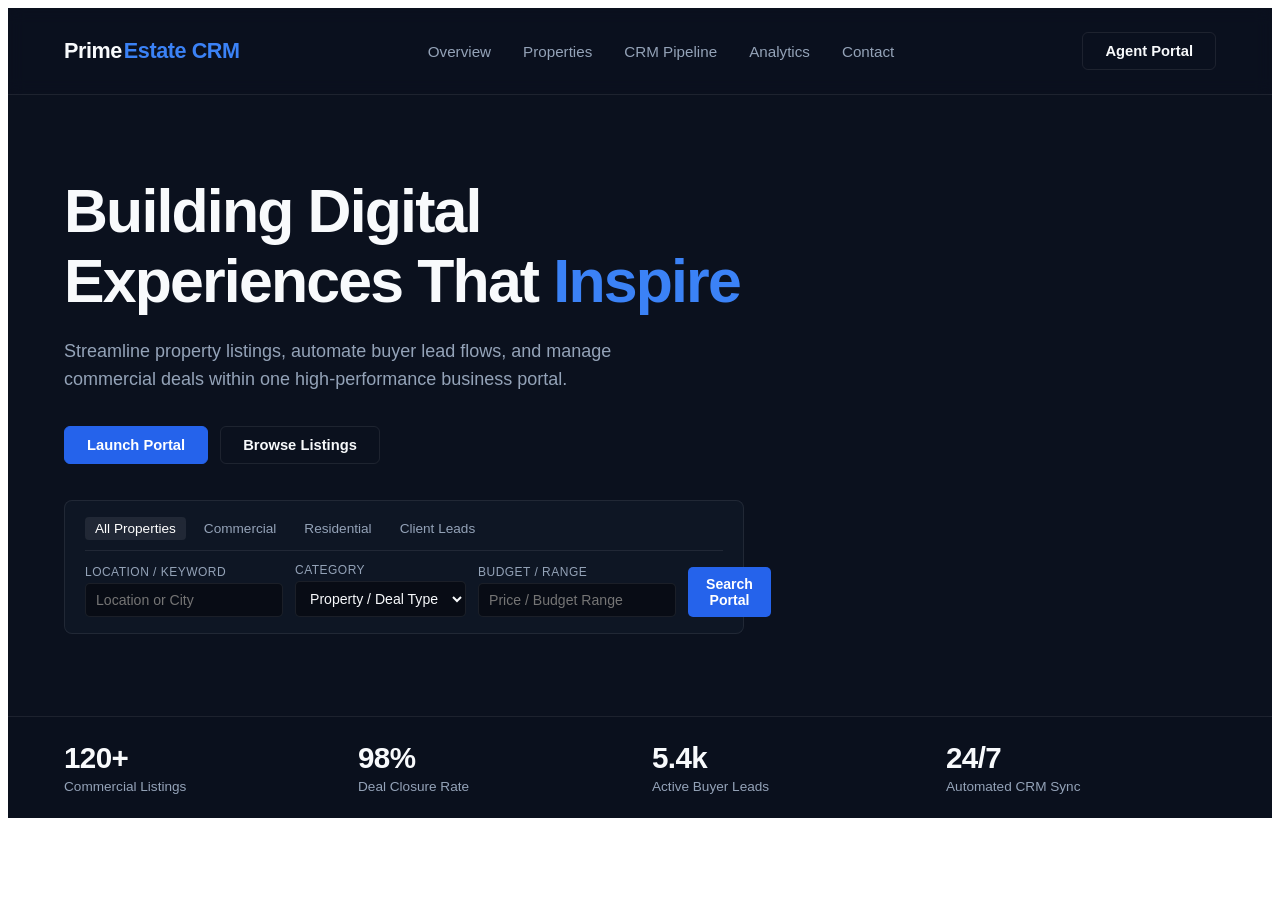
==== hero.html @ dac35b05 "still pushing" ====
<!DOCTYPE html>
<html lang="en">
<head>
  <meta charset="UTF-8">
  <meta name="viewport" content="width=device-width, initial-scale=1.0">
  <title>PrimeEstate CRM - Portal</title>
  <style>
/* ====================================================
   MINIMALIST REAL ESTATE & CRM HERO STYLES (Vanilla CSS)
   ==================================================== */

:root {
  --hero-bg: #0b111e;
  --hero-accent: #2563eb;
  --hero-accent-light: #3b82f6;
  --hero-text-main: #f8fafc;
  --hero-text-muted: #94a3b8;
  --hero-border: rgba(255, 255, 255, 0.08);
  --hero-border-hover: rgba(255, 255, 255, 0.2);
  --hero-overlay-dark: rgba(11, 17, 30, 0.85);
  --hero-overlay-mid: rgba(11, 17, 30, 0.72);
  --hero-font: -apple-system, BlinkMacSystemFont, "Segoe UI", Roboto, "Helvetica Neue", Arial, sans-serif;
}

.minimal-hero {
  position: relative;
  min-height: 90vh;
  display: flex;
  flex-direction: column;
  justify-content: space-between;
  background-color: var(--hero-bg);
  background-image: 
    linear-gradient(135deg, var(--hero-overlay-dark) 0%, var(--hero-overlay-mid) 50%, var(--hero-overlay-dark) 100%),
    url('https://images.unsplash.com/photo-1486406146926-c627a92ad1ab?auto=format&fit=crop&w=2000&q=85');
  background-size: cover;
  background-position: center;
  color: var(--hero-text-main);
  font-family: var(--hero-font);
  overflow: hidden;
  box-sizing: border-box;
}

.minimal-hero *,
.minimal-hero *::before,
.minimal-hero *::after {
  box-sizing: inherit;
  margin: 0;
  padding: 0;
}

.hero-container {
  width: 100%;
  max-width: 1200px;
  margin: 0 auto;
  padding: 0 24px;
}

/* Header & Navigation */
.hero-header {
  padding: 24px 0;
  border-bottom: 1px solid var(--hero-border);
  background: rgba(11, 17, 30, 0.4);
  backdrop-filter: blur(8px);
  -webkit-backdrop-filter: blur(8px);
  position: relative;
  z-index: 30;
}

.nav-container {
  display: flex;
  align-items: center;
  justify-content: space-between;
}

.hero-logo {
  font-size: 1.35rem;
  font-weight: 700;
  letter-spacing: -0.02em;
  color: var(--hero-text-main);
  text-decoration: none;
}

.hero-logo span {
  color: var(--hero-accent-light);
  margin-left: 2px;
}

.hero-nav {
  display: flex;
  gap: 32px;
}

.nav-link {
  color: var(--hero-text-muted);
  text-decoration: none;
  font-size: 0.95rem;
  font-weight: 500;
  transition: color 0.2s ease;
}

.nav-link:hover {
  color: var(--hero-text-main);
}

.mobile-toggle {
  display: none;
  background: transparent;
  border: none;
  cursor: pointer;
  padding: 8px;
}

.mobile-toggle span {
  display: block;
  width: 22px;
  height: 2px;
  background-color: var(--hero-text-main);
  margin: 4px 0;
  transition: 0.3s;
}

/* Buttons */
.btn {
  display: inline-flex;
  align-items: center;
  justify-content: center;
  padding: 10px 22px;
  font-size: 0.92rem;
  font-weight: 600;
  border-radius: 6px;
  text-decoration: none;
  cursor: pointer;
  transition: all 0.2s ease;
}

.btn-primary {
  background-color: var(--hero-accent);
  color: #ffffff;
  border: 1px solid var(--hero-accent);
}

.btn-primary:hover {
  background-color: var(--hero-accent-light);
  border-color: var(--hero-accent-light);
  box-shadow: 0 4px 14px rgba(37, 99, 235, 0.35);
}

.btn-secondary {
  background-color: transparent;
  color: var(--hero-text-main);
  border: 1px solid var(--hero-border);
  margin-left: 12px;
}

.btn-secondary:hover {
  background-color: rgba(255, 255, 255, 0.05);
  border-color: var(--hero-border-hover);
}

.btn-outline {
  background-color: transparent;
  color: var(--hero-text-main);
  border: 1px solid var(--hero-border);
}

.btn-outline:hover {
  border-color: var(--hero-accent-light);
  color: #ffffff;
}

/* Hero Body & Content */
.hero-body {
  padding: 80px 24px;
  flex: 1;
  display: flex;
  align-items: center;
}

.hero-content {
  max-width: 720px;
}

.hero-title {
  font-size: clamp(2.4rem, 5vw, 3.8rem);
  font-weight: 700;
  line-height: 1.15;
  letter-spacing: -0.03em;
  margin-bottom: 20px;
  color: var(--hero-text-main);
}

.highlight-text {
  color: var(--hero-accent-light);
}

.hero-subtitle {
  font-size: 1.125rem;
  line-height: 1.6;
  color: var(--hero-text-muted);
  margin-bottom: 32px;
  max-width: 580px;
}

.hero-actions {
  display: flex;
  align-items: center;
}

/* Search Box / CRM Filters (Optional) */
.hero-search-box {
  margin-top: 36px;
  background: rgba(17, 24, 39, 0.75);
  border: 1px solid var(--hero-border);
  border-radius: 8px;
  padding: 16px 20px;
  backdrop-filter: blur(12px);
  -webkit-backdrop-filter: blur(12px);
  max-width: 680px;
}

.search-tabs {
  display: flex;
  gap: 8px;
  margin-bottom: 12px;
  border-bottom: 1px solid var(--hero-border);
  padding-bottom: 10px;
}

.tab-btn {
  background: transparent;
  border: none;
  color: var(--hero-text-muted);
  font-size: 0.85rem;
  font-weight: 500;
  padding: 4px 10px;
  border-radius: 4px;
  cursor: pointer;
  transition: all 0.2s;
}

.tab-btn.active,
.tab-btn:hover {
  color: #ffffff;
  background: rgba(255, 255, 255, 0.08);
}

.search-form {
  display: grid;
  grid-template-columns: 1fr 1fr 1fr auto;
  gap: 12px;
  align-items: end;
}

.form-field {
  display: flex;
  flex-direction: column;
  gap: 4px;
}

.form-field label {
  font-size: 0.75rem;
  color: var(--hero-text-muted);
  text-transform: uppercase;
  letter-spacing: 0.04em;
}

.form-field input,
.form-field select {
  background: rgba(0, 0, 0, 0.4);
  border: 1px solid var(--hero-border);
  border-radius: 5px;
  color: var(--hero-text-main);
  padding: 8px 10px;
  font-size: 0.88rem;
  outline: none;
}

.form-field input:focus,
.form-field select:focus {
  border-color: var(--hero-accent-light);
}

.btn-search {
  background: var(--hero-accent);
  color: #ffffff;
  border: none;
  padding: 9px 18px;
  font-size: 0.88rem;
  font-weight: 600;
  border-radius: 5px;
  cursor: pointer;
  transition: background 0.2s;
}

.btn-search:hover {
  background: var(--hero-accent-light);
}

/* Bottom Stats Bar */
.hero-stats-wrapper {
  border-top: 1px solid var(--hero-border);
  background: rgba(11, 17, 30, 0.75);
  backdrop-filter: blur(12px);
  -webkit-backdrop-filter: blur(12px);
  padding: 24px 0;
}

.stats-grid {
  display: grid;
  grid-template-columns: repeat(4, 1fr);
  gap: 24px;
}

.stat-item {
  display: flex;
  flex-direction: column;
}

.stat-number {
  font-size: 1.85rem;
  font-weight: 700;
  color: var(--hero-text-main);
  letter-spacing: -0.02em;
  margin-bottom: 4px;
}

.stat-label {
  font-size: 0.85rem;
  color: var(--hero-text-muted);
  font-weight: 400;
}

/* Responsive Rules */
@media (max-width: 860px) {
  .hero-nav, .hero-header-cta {
    display: none;
  }

  .mobile-toggle {
    display: block;
  }

  .hero-nav.open {
    display: flex;
    flex-direction: column;
    position: absolute;
    top: 73px;
    left: 0;
    width: 100%;
    background-color: var(--hero-bg);
    padding: 24px;
    border-bottom: 1px solid var(--hero-border);
    gap: 16px;
    z-index: 50;
  }

  .search-form {
    grid-template-columns: 1fr 1fr;
  }

  .stats-grid {
    grid-template-columns: repeat(2, 1fr);
    gap: 20px;
  }
}

@media (max-width: 480px) {
  .search-form {
    grid-template-columns: 1fr;
  }
  
  .stats-grid {
    grid-template-columns: 1fr;
    gap: 16px;
  }
  
  .hero-actions {
    flex-direction: column;
    align-items: stretch;
    gap: 10px;
  }
  
  .btn-secondary {
    margin-left: 0;
  }
}

  </style>
</head>
<body>

<section class="minimal-hero" id="hero">
  <!-- Top Navigation Bar -->
  <header class="hero-header">
    <div class="hero-container nav-container">
      <a href="#" class="hero-logo">
        Prime<span>Estate CRM</span>
      </a>

      <!-- Mobile Navigation Hamburger -->
      <button class="mobile-toggle" id="mobileMenuBtn" aria-label="Toggle navigation">
        <span></span>
        <span></span>
        <span></span>
      </button>

      <!-- Desktop Nav Links -->
      <nav class="hero-nav" id="heroNav">
        <a href="#overview" class="nav-link">Overview</a>
        <a href="#properties" class="nav-link">Properties</a>
        <a href="#crm" class="nav-link">CRM Pipeline</a>
        <a href="#analytics" class="nav-link">Analytics</a>
        <a href="#contact" class="nav-link">Contact</a>
      </nav>

      <!-- Header Action / Portal Login -->
      <div class="hero-header-cta">
        <a href="#portal" class="btn btn-outline">
          
            Agent Portal
          
        </a>
      </div>
    </div>
  </header>

  <!-- Hero Content Body -->
  <div class="hero-container hero-body">
    <div class="hero-content">
      <h1 class="hero-title">
        Building Digital Experiences That <span class="highlight-text">Inspire</span> 
      </h1>
      <p class="hero-subtitle">
        Streamline property listings, automate buyer lead flows, and manage commercial deals within one high-performance business portal.
      </p>
      
      <div class="hero-actions">
        <a href="#crm" class="btn btn-primary">Launch Portal</a>
        <a href="#properties" class="btn btn-secondary">Browse Listings</a>
      </div>

    <!-- Quick Search / CRM Filters -->
    <div class="hero-search-box">
      <div class="search-tabs">
        <button type="button" class="tab-btn active" data-tab="All Properties">All Properties</button>
        <button type="button" class="tab-btn " data-tab="Commercial">Commercial</button>
        <button type="button" class="tab-btn " data-tab="Residential">Residential</button>
        <button type="button" class="tab-btn " data-tab="Client Leads">Client Leads</button>
      </div>
      <form class="search-form" action="#" method="get">
        <div class="form-field">
          <label>Location / Keyword</label>
          <input type="text" name="location" placeholder="Location or City" />
        </div>
        <div class="form-field">
          <label>Category</label>
          <select name="type">
            <option value="">Property / Deal Type</option>
            <option value="commercial">Commercial Space</option>
            <option value="residential">Residential Unit</option>
            <option value="lead-pipeline">CRM Deal Pipeline</option>
          </select>
        </div>
        <div class="form-field">
          <label>Budget / Range</label>
          <input type="text" name="budget" placeholder="Price / Budget Range" />
        </div>
        <button type="submit" class="btn btn-search">Search Portal</button>
      </form>
    </div>
    </div>
  </div>

  <!-- Bottom Metric Stats Bar -->
  <div class="hero-stats-wrapper">
    <div class="hero-container">
      <div class="stats-grid">
        <div class="stat-item">
          <span class="stat-number">120+</span>
          <span class="stat-label">Commercial Listings</span>
        </div>
        <div class="stat-item">
          <span class="stat-number">98%</span>
          <span class="stat-label">Deal Closure Rate</span>
        </div>
        <div class="stat-item">
          <span class="stat-number">5.4k</span>
          <span class="stat-label">Active Buyer Leads</span>
        </div>
        <div class="stat-item">
          <span class="stat-number">24/7</span>
          <span class="stat-label">Automated CRM Sync</span>
        </div>
      </div>
    </div>
  </div>
</section>

  <script>
/**
 * Minimalist Hero Section Controller (Vanilla JS)
 */
document.addEventListener('DOMContentLoaded', () => {
  // 1. Mobile Menu Toggle
  const mobileBtn = document.getElementById('mobileMenuBtn');
  const heroNav = document.getElementById('heroNav');

  if (mobileBtn && heroNav) {
    mobileBtn.addEventListener('click', () => {
      heroNav.classList.toggle('open');
    });
  }

  // 2. Search Tabs Switching
  const searchTabs = document.querySelectorAll('.hero-search-box .tab-btn');
  searchTabs.forEach((btn) => {
    btn.addEventListener('click', () => {
      searchTabs.forEach((t) => t.classList.remove('active'));
      btn.classList.add('active');
    });
  });
});

  </script>
</body>
</html>
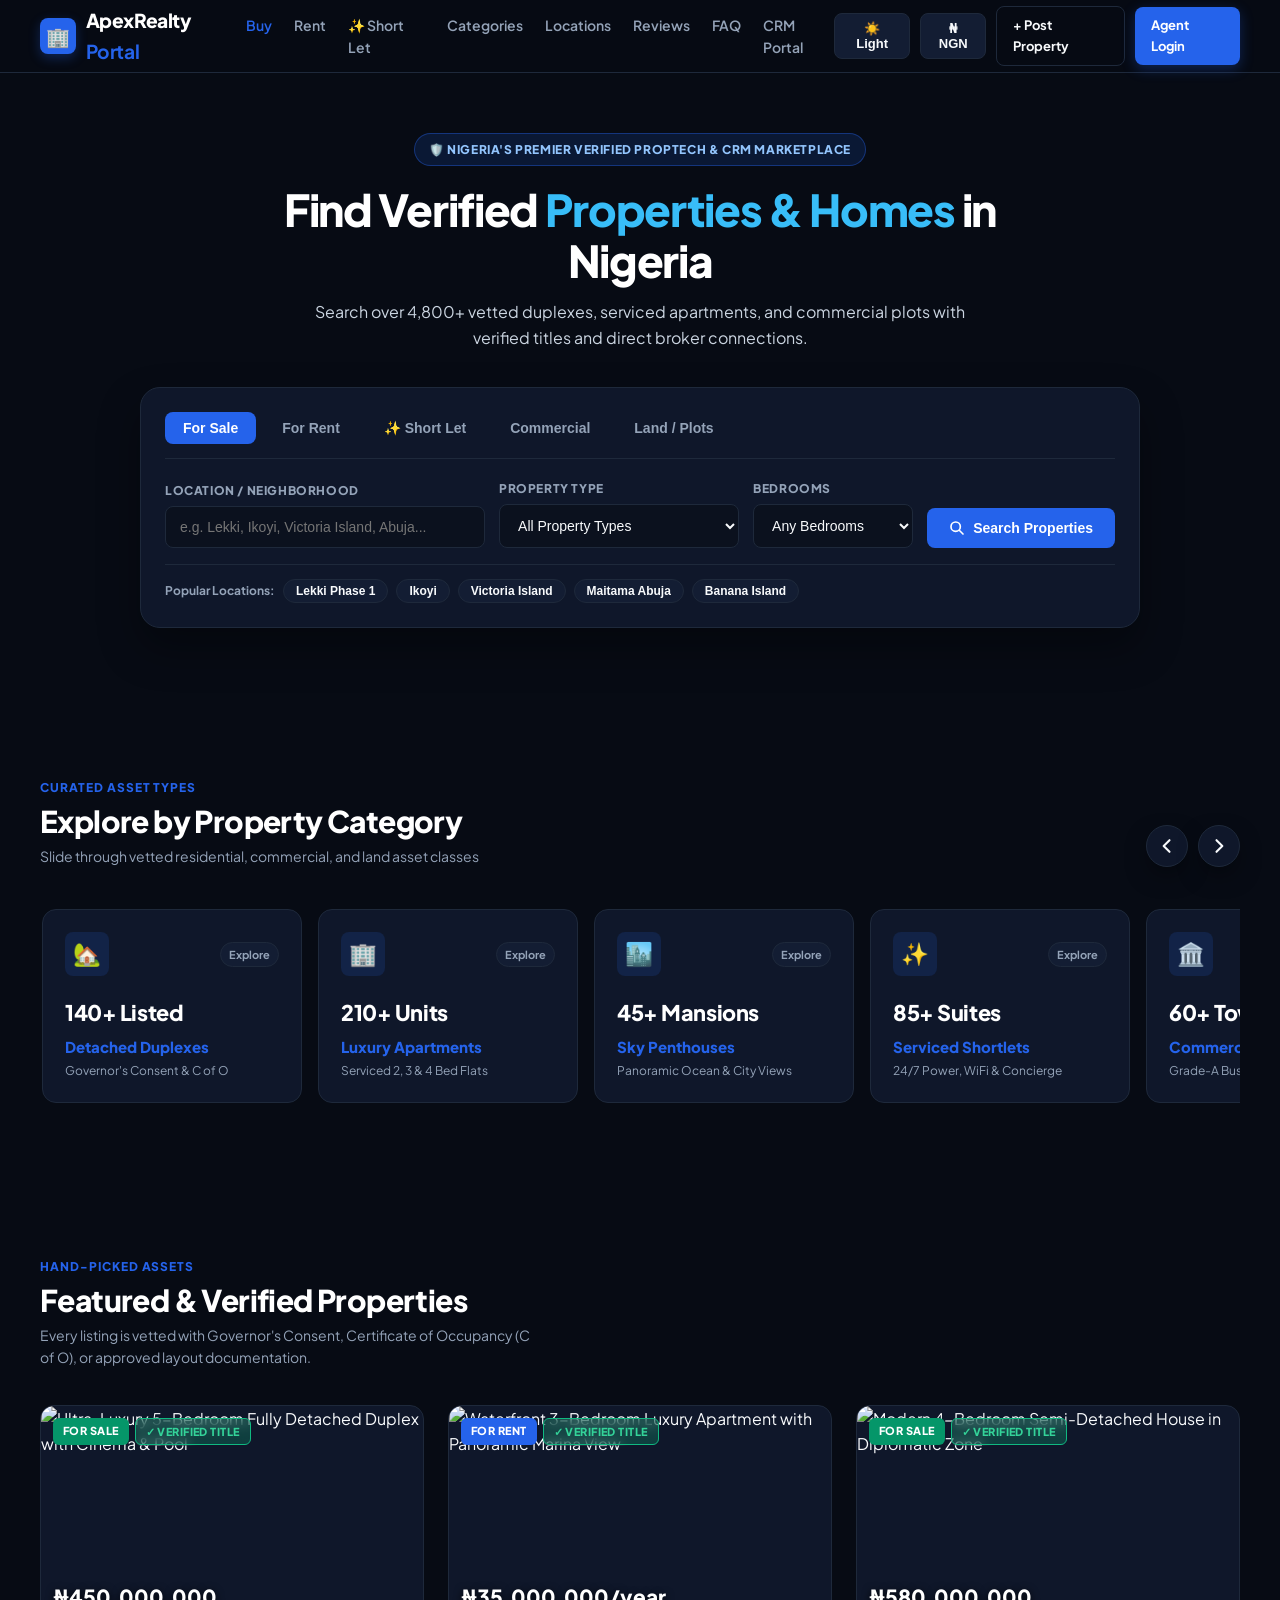
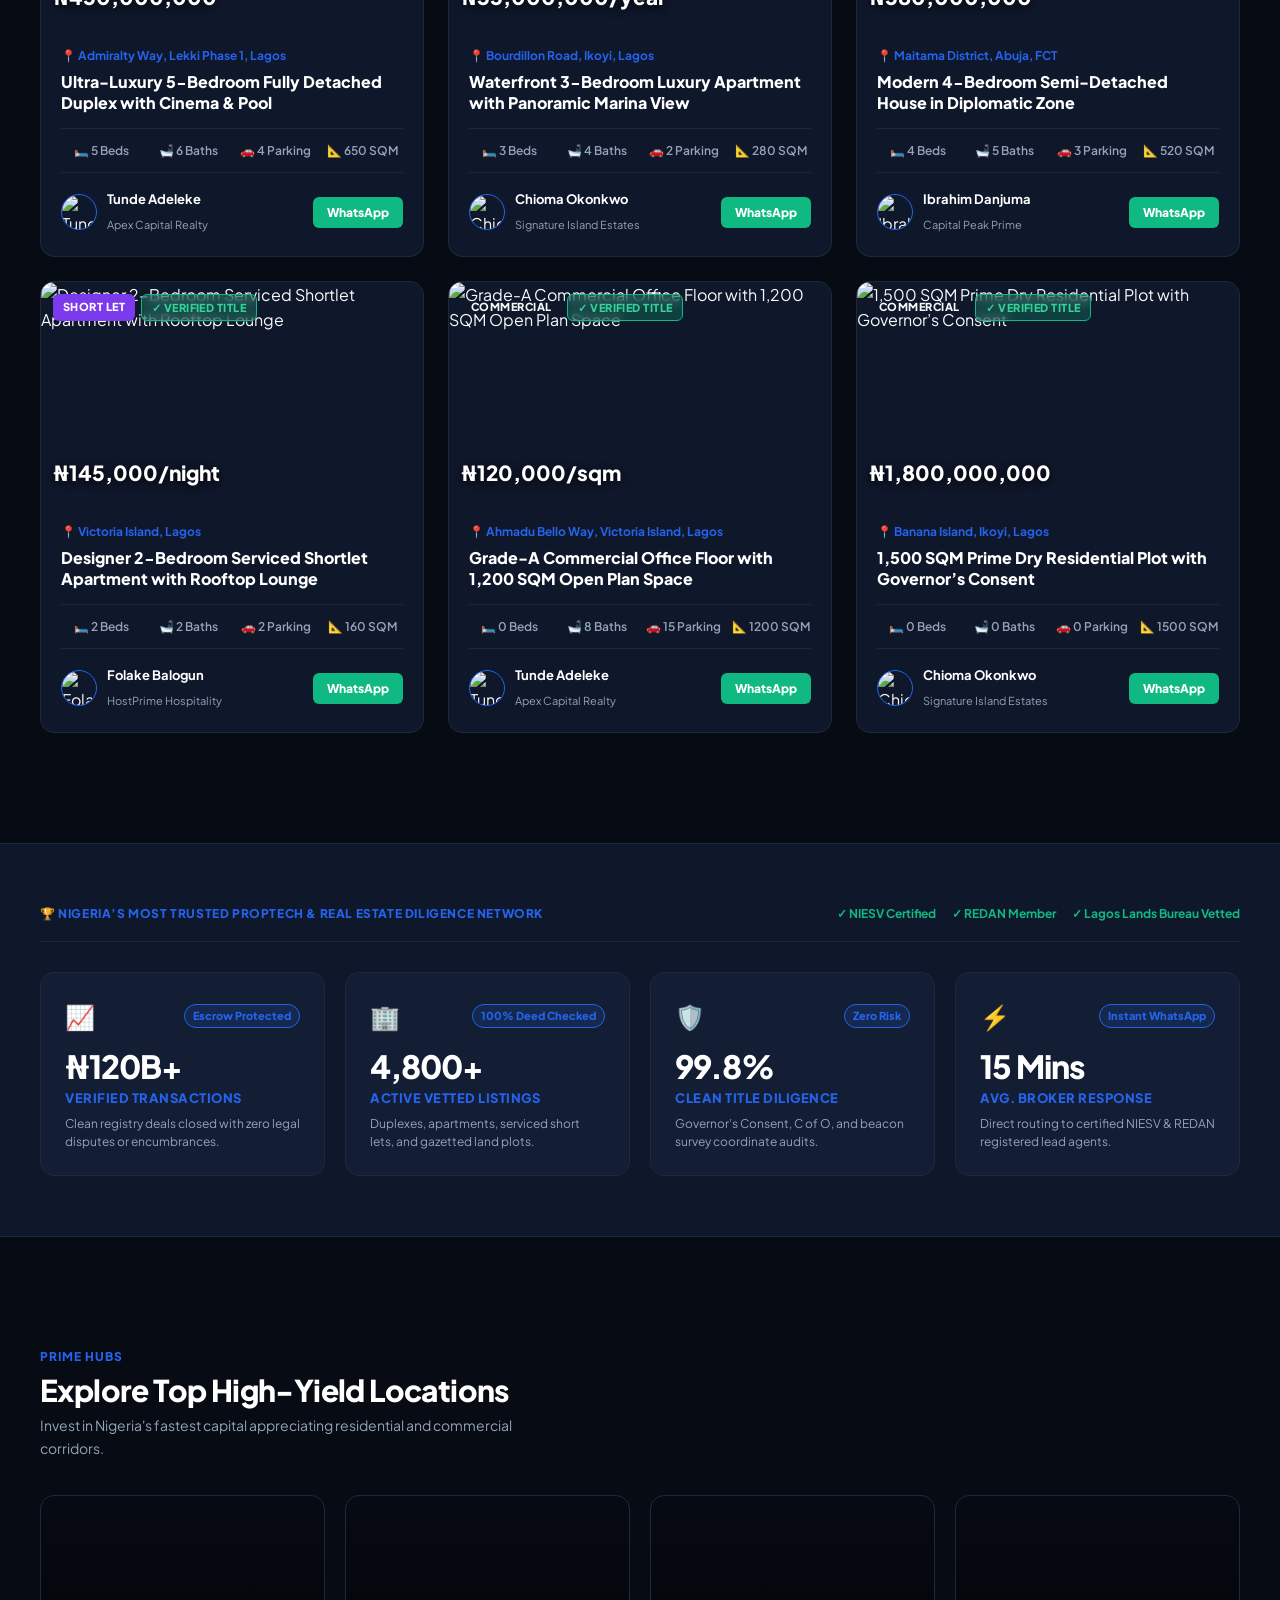
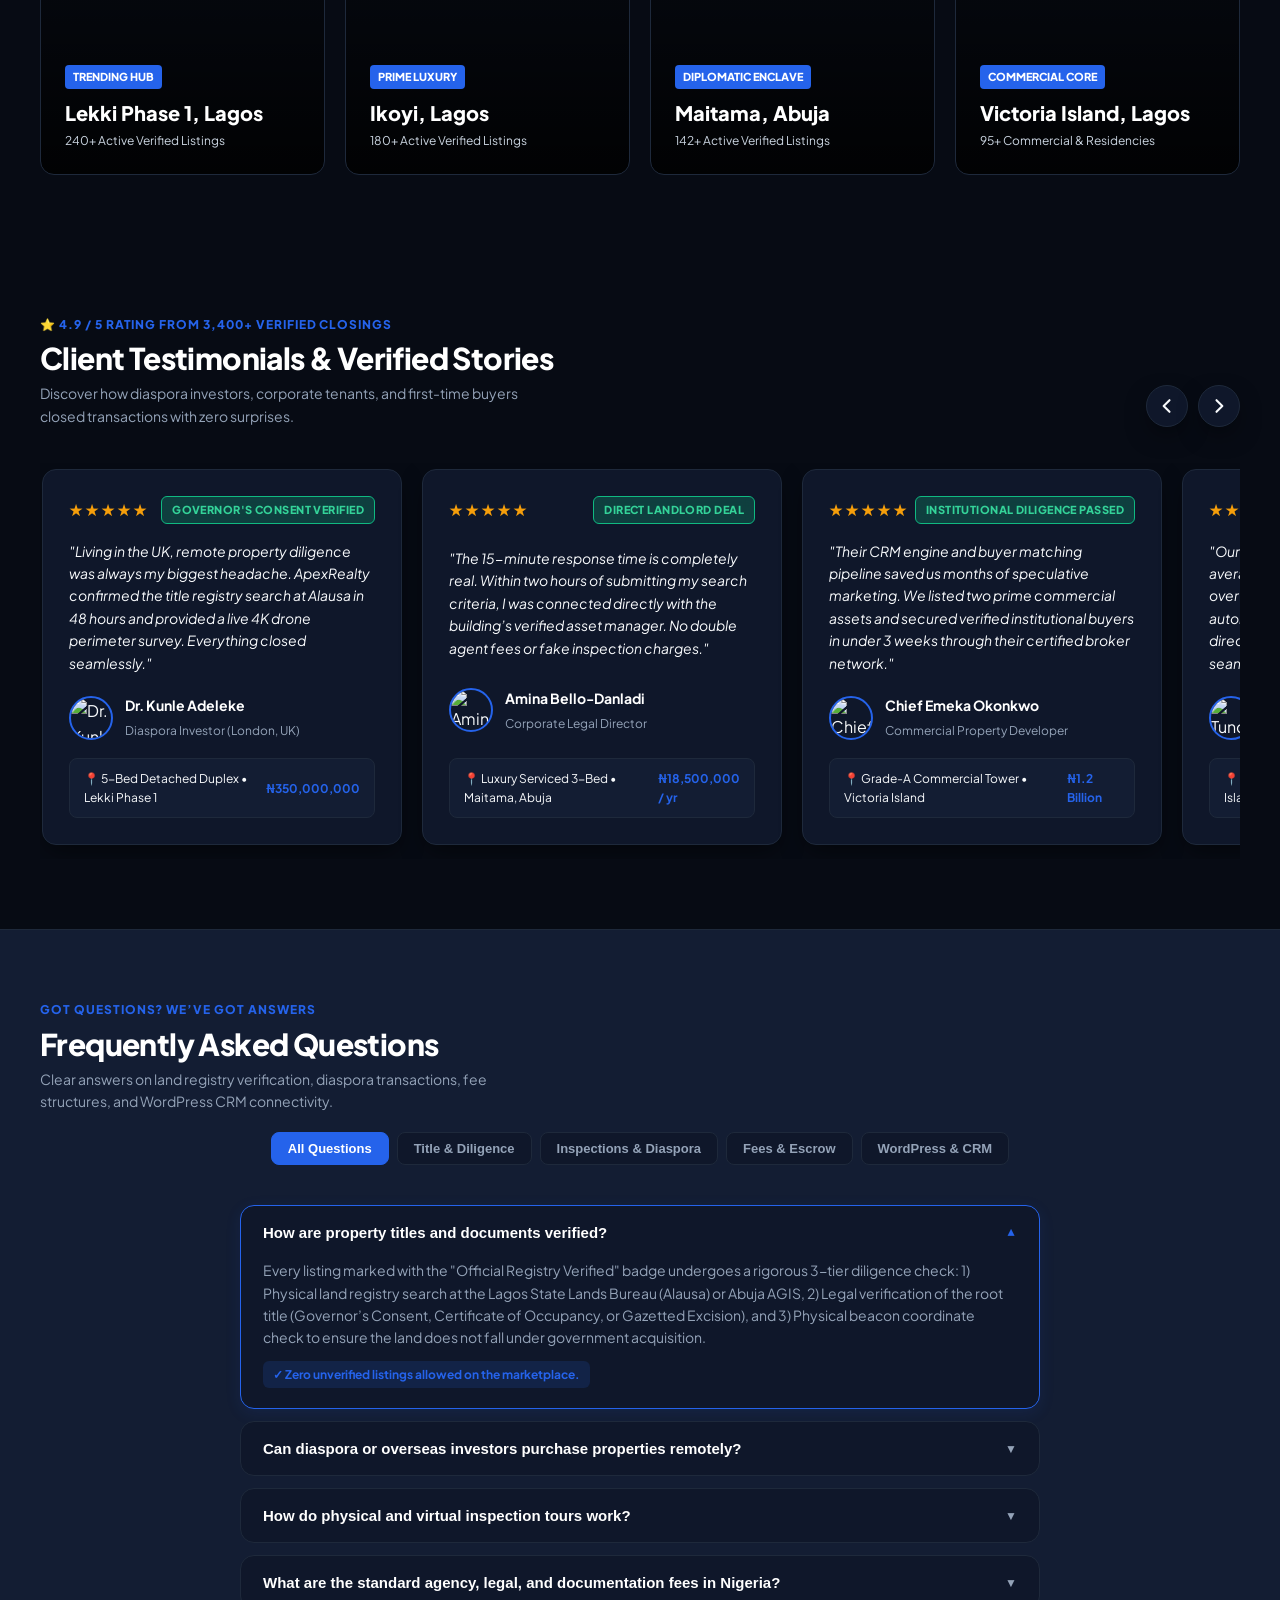
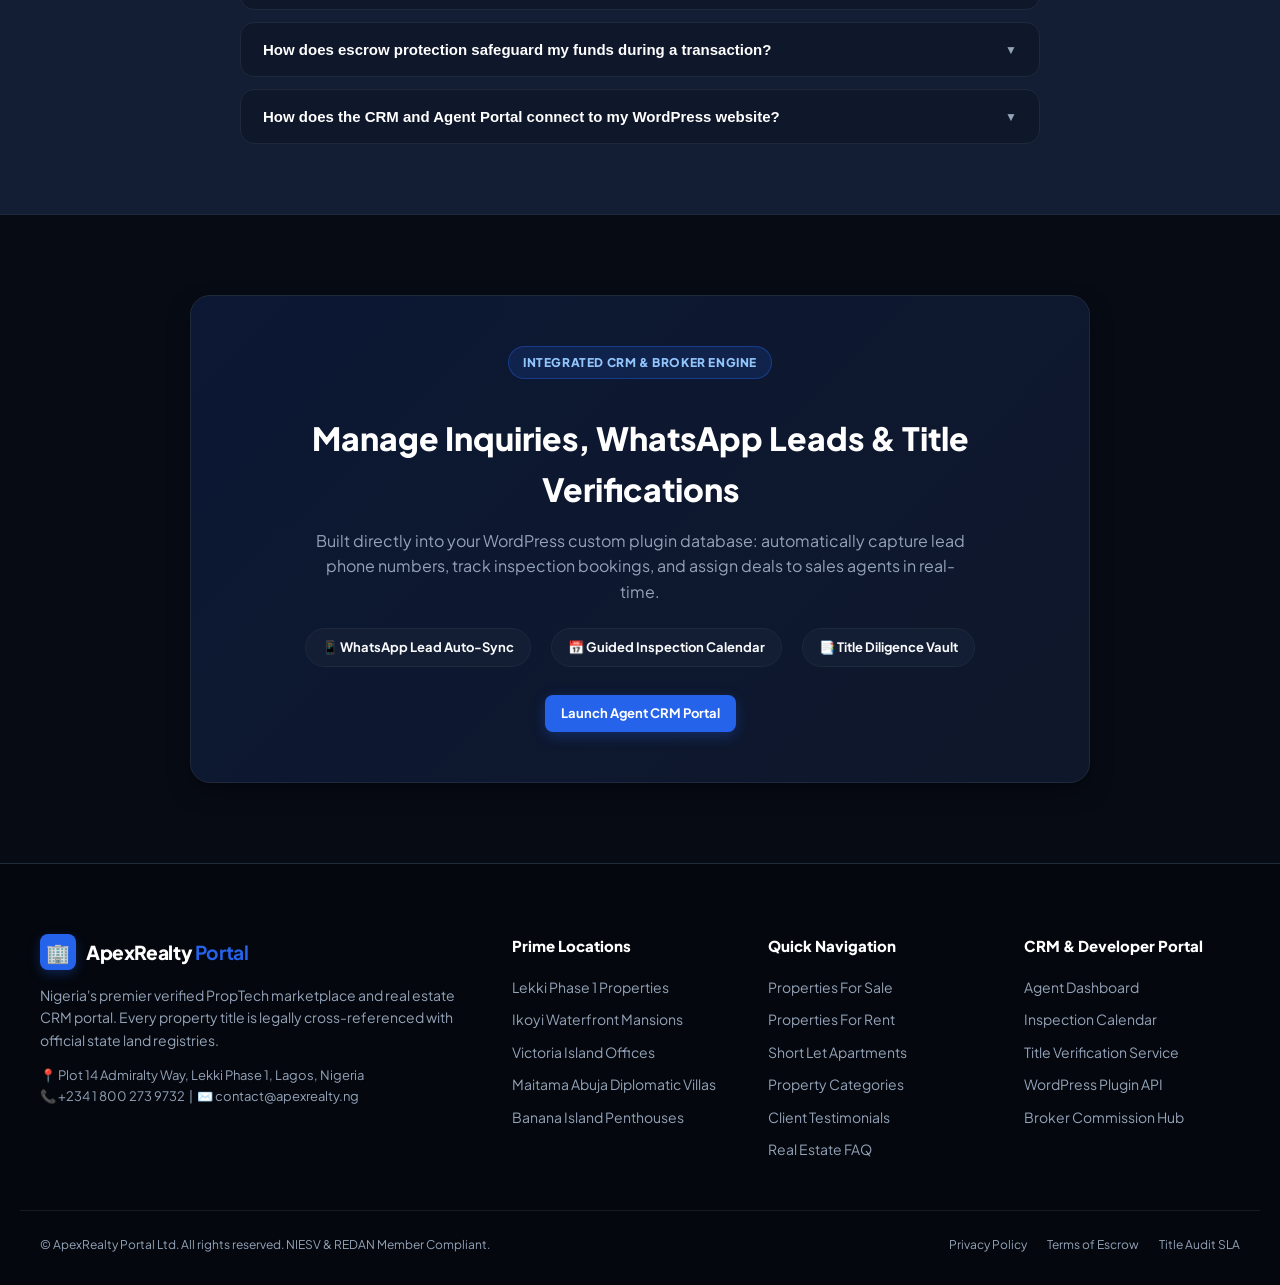
==== commit 5c09a0ab: "going but errors........ marketplace" ====
--- a/hero.html
+++ b/hero.html
@@ -1,526 +1,2521 @@
 <!DOCTYPE html>
-<html lang="en">
+<html lang="en" data-theme="dark">
+
 <head>
   <meta charset="UTF-8">
   <meta name="viewport" content="width=device-width, initial-scale=1.0">
-  <title>PrimeEstate CRM - Portal</title>
+  <title>ApexRealty Portal | Real Estate Portal</title>
+  <link rel="preconnect" href="https://fonts.googleapis.com">
+  <link rel="preconnect" href="https://fonts.gstatic.com" crossorigin>
+  <link href="https://fonts.googleapis.com/css2?family=Plus+Jakarta+Sans:wght@400;500;600;700;800;900&display=swap"
+    rel="stylesheet">
   <style>
-/* ====================================================
-   MINIMALIST REAL ESTATE & CRM HERO STYLES (Vanilla CSS)
-   ==================================================== */
-
-:root {
-  --hero-bg: #0b111e;
-  --hero-accent: #2563eb;
-  --hero-accent-light: #3b82f6;
-  --hero-text-main: #f8fafc;
-  --hero-text-muted: #94a3b8;
-  --hero-border: rgba(255, 255, 255, 0.08);
-  --hero-border-hover: rgba(255, 255, 255, 0.2);
-  --hero-overlay-dark: rgba(11, 17, 30, 0.85);
-  --hero-overlay-mid: rgba(11, 17, 30, 0.72);
-  --hero-font: -apple-system, BlinkMacSystemFont, "Segoe UI", Roboto, "Helvetica Neue", Arial, sans-serif;
-}
-
-.minimal-hero {
-  position: relative;
-  min-height: 90vh;
-  display: flex;
-  flex-direction: column;
-  justify-content: space-between;
-  background-color: var(--hero-bg);
-  background-image: 
-    linear-gradient(135deg, var(--hero-overlay-dark) 0%, var(--hero-overlay-mid) 50%, var(--hero-overlay-dark) 100%),
-    url('https://images.unsplash.com/photo-1486406146926-c627a92ad1ab?auto=format&fit=crop&w=2000&q=85');
-  background-size: cover;
-  background-position: center;
-  color: var(--hero-text-main);
-  font-family: var(--hero-font);
-  overflow: hidden;
-  box-sizing: border-box;
-}
-
-.minimal-hero *,
-.minimal-hero *::before,
-.minimal-hero *::after {
-  box-sizing: inherit;
-  margin: 0;
-  padding: 0;
-}
-
-.hero-container {
-  width: 100%;
-  max-width: 1200px;
-  margin: 0 auto;
-  padding: 0 24px;
-}
-
-/* Header & Navigation */
-.hero-header {
-  padding: 24px 0;
-  border-bottom: 1px solid var(--hero-border);
-  background: rgba(11, 17, 30, 0.4);
-  backdrop-filter: blur(8px);
-  -webkit-backdrop-filter: blur(8px);
-  position: relative;
-  z-index: 30;
-}
-
-.nav-container {
-  display: flex;
-  align-items: center;
-  justify-content: space-between;
-}
-
-.hero-logo {
-  font-size: 1.35rem;
-  font-weight: 700;
-  letter-spacing: -0.02em;
-  color: var(--hero-text-main);
-  text-decoration: none;
-}
-
-.hero-logo span {
-  color: var(--hero-accent-light);
-  margin-left: 2px;
-}
-
-.hero-nav {
-  display: flex;
-  gap: 32px;
-}
-
-.nav-link {
-  color: var(--hero-text-muted);
-  text-decoration: none;
-  font-size: 0.95rem;
-  font-weight: 500;
-  transition: color 0.2s ease;
-}
-
-.nav-link:hover {
-  color: var(--hero-text-main);
-}
-
-.mobile-toggle {
-  display: none;
-  background: transparent;
-  border: none;
-  cursor: pointer;
-  padding: 8px;
-}
-
-.mobile-toggle span {
-  display: block;
-  width: 22px;
-  height: 2px;
-  background-color: var(--hero-text-main);
-  margin: 4px 0;
-  transition: 0.3s;
-}
-
-/* Buttons */
-.btn {
-  display: inline-flex;
-  align-items: center;
-  justify-content: center;
-  padding: 10px 22px;
-  font-size: 0.92rem;
-  font-weight: 600;
-  border-radius: 6px;
-  text-decoration: none;
-  cursor: pointer;
-  transition: all 0.2s ease;
-}
-
-.btn-primary {
-  background-color: var(--hero-accent);
-  color: #ffffff;
-  border: 1px solid var(--hero-accent);
-}
-
-.btn-primary:hover {
-  background-color: var(--hero-accent-light);
-  border-color: var(--hero-accent-light);
-  box-shadow: 0 4px 14px rgba(37, 99, 235, 0.35);
-}
-
-.btn-secondary {
-  background-color: transparent;
-  color: var(--hero-text-main);
-  border: 1px solid var(--hero-border);
-  margin-left: 12px;
-}
-
-.btn-secondary:hover {
-  background-color: rgba(255, 255, 255, 0.05);
-  border-color: var(--hero-border-hover);
-}
-
-.btn-outline {
-  background-color: transparent;
-  color: var(--hero-text-main);
-  border: 1px solid var(--hero-border);
-}
-
-.btn-outline:hover {
-  border-color: var(--hero-accent-light);
-  color: #ffffff;
-}
-
-/* Hero Body & Content */
-.hero-body {
-  padding: 80px 24px;
-  flex: 1;
-  display: flex;
-  align-items: center;
-}
-
-.hero-content {
-  max-width: 720px;
-}
-
-.hero-title {
-  font-size: clamp(2.4rem, 5vw, 3.8rem);
-  font-weight: 700;
-  line-height: 1.15;
-  letter-spacing: -0.03em;
-  margin-bottom: 20px;
-  color: var(--hero-text-main);
-}
-
-.highlight-text {
-  color: var(--hero-accent-light);
-}
-
-.hero-subtitle {
-  font-size: 1.125rem;
-  line-height: 1.6;
-  color: var(--hero-text-muted);
-  margin-bottom: 32px;
-  max-width: 580px;
-}
-
-.hero-actions {
-  display: flex;
-  align-items: center;
-}
-
-/* Search Box / CRM Filters (Optional) */
-.hero-search-box {
-  margin-top: 36px;
-  background: rgba(17, 24, 39, 0.75);
-  border: 1px solid var(--hero-border);
-  border-radius: 8px;
-  padding: 16px 20px;
-  backdrop-filter: blur(12px);
-  -webkit-backdrop-filter: blur(12px);
-  max-width: 680px;
-}
-
-.search-tabs {
-  display: flex;
-  gap: 8px;
-  margin-bottom: 12px;
-  border-bottom: 1px solid var(--hero-border);
-  padding-bottom: 10px;
-}
-
-.tab-btn {
-  background: transparent;
-  border: none;
-  color: var(--hero-text-muted);
-  font-size: 0.85rem;
-  font-weight: 500;
-  padding: 4px 10px;
-  border-radius: 4px;
-  cursor: pointer;
-  transition: all 0.2s;
-}
-
-.tab-btn.active,
-.tab-btn:hover {
-  color: #ffffff;
-  background: rgba(255, 255, 255, 0.08);
-}
-
-.search-form {
-  display: grid;
-  grid-template-columns: 1fr 1fr 1fr auto;
-  gap: 12px;
-  align-items: end;
-}
-
-.form-field {
-  display: flex;
-  flex-direction: column;
-  gap: 4px;
-}
-
-.form-field label {
-  font-size: 0.75rem;
-  color: var(--hero-text-muted);
-  text-transform: uppercase;
-  letter-spacing: 0.04em;
-}
-
-.form-field input,
-.form-field select {
-  background: rgba(0, 0, 0, 0.4);
-  border: 1px solid var(--hero-border);
-  border-radius: 5px;
-  color: var(--hero-text-main);
-  padding: 8px 10px;
-  font-size: 0.88rem;
-  outline: none;
-}
-
-.form-field input:focus,
-.form-field select:focus {
-  border-color: var(--hero-accent-light);
-}
-
-.btn-search {
-  background: var(--hero-accent);
-  color: #ffffff;
-  border: none;
-  padding: 9px 18px;
-  font-size: 0.88rem;
-  font-weight: 600;
-  border-radius: 5px;
-  cursor: pointer;
-  transition: background 0.2s;
-}
-
-.btn-search:hover {
-  background: var(--hero-accent-light);
-}
-
-/* Bottom Stats Bar */
-.hero-stats-wrapper {
-  border-top: 1px solid var(--hero-border);
-  background: rgba(11, 17, 30, 0.75);
-  backdrop-filter: blur(12px);
-  -webkit-backdrop-filter: blur(12px);
-  padding: 24px 0;
-}
-
-.stats-grid {
-  display: grid;
-  grid-template-columns: repeat(4, 1fr);
-  gap: 24px;
-}
-
-.stat-item {
-  display: flex;
-  flex-direction: column;
-}
-
-.stat-number {
-  font-size: 1.85rem;
-  font-weight: 700;
-  color: var(--hero-text-main);
-  letter-spacing: -0.02em;
-  margin-bottom: 4px;
-}
-
-.stat-label {
-  font-size: 0.85rem;
-  color: var(--hero-text-muted);
-  font-weight: 400;
-}
-
-/* Responsive Rules */
-@media (max-width: 860px) {
-  .hero-nav, .hero-header-cta {
-    display: none;
-  }
-
-  .mobile-toggle {
-    display: block;
-  }
-
-  .hero-nav.open {
-    display: flex;
-    flex-direction: column;
-    position: absolute;
-    top: 73px;
-    left: 0;
-    width: 100%;
-    background-color: var(--hero-bg);
-    padding: 24px;
-    border-bottom: 1px solid var(--hero-border);
-    gap: 16px;
-    z-index: 50;
-  }
-
-  .search-form {
-    grid-template-columns: 1fr 1fr;
-  }
-
-  .stats-grid {
-    grid-template-columns: repeat(2, 1fr);
-    gap: 20px;
-  }
-}
-
-@media (max-width: 480px) {
-  .search-form {
-    grid-template-columns: 1fr;
-  }
-  
-  .stats-grid {
-    grid-template-columns: 1fr;
-    gap: 16px;
-  }
-  
-  .hero-actions {
-    flex-direction: column;
-    align-items: stretch;
-    gap: 10px;
-  }
-  
-  .btn-secondary {
-    margin-left: 0;
-  }
-}
-
+    /* ==========================================================================
+   Real Estate & CRM Portal Stylesheet (Inspired by PropertyPro.ng)
+   Pure Vanilla CSS - Supports Light & Dark Theme Modes
+   ========================================================================== */
+
+    /* Dark Theme (Default) */
+    :root,
+    [data-theme="dark"] {
+      --re-bg-body: #070b14;
+      --re-bg-surface: #0f172a;
+      --re-bg-surface-elevated: #131d33;
+      --re-bg-input: #0b111e;
+      --re-border: #1e293b;
+      --re-border-light: #334155;
+      --re-text-main: #f8fafc;
+      --re-text-muted: #94a3b8;
+      --re-text-heading: #ffffff;
+      --re-primary: #2563eb;
+      --re-primary-hover: #1d4ed8;
+      --re-primary-light: rgba(37, 99, 235, 0.15);
+      --re-accent: #38bdf8;
+      --re-success: #10b981;
+      --re-radius: 14px;
+      --re-radius-sm: 8px;
+      --re-radius-lg: 20px;
+      --re-shadow: 0 10px 25px -5px rgba(0, 0, 0, 0.5);
+      --re-header-bg: rgba(7, 11, 20, 0.92);
+    }
+
+    /* Light Theme Mode */
+    [data-theme="light"] {
+      --re-bg-body: #f8fafc;
+      --re-bg-surface: #ffffff;
+      --re-bg-surface-elevated: #f1f5f9;
+      --re-bg-input: #f8fafc;
+      --re-border: #e2e8f0;
+      --re-border-light: #cbd5e1;
+      --re-text-main: #1e293b;
+      --re-text-muted: #64748b;
+      --re-text-heading: #0f172a;
+      --re-primary: #2563eb;
+      --re-primary-hover: #1d4ed8;
+      --re-primary-light: rgba(37, 99, 235, 0.08);
+      --re-accent: #0284c7;
+      --re-success: #059669;
+      --re-shadow: 0 10px 20px -5px rgba(0, 0, 0, 0.07);
+      --re-header-bg: rgba(255, 255, 255, 0.95);
+    }
+
+    * {
+      margin: 0;
+      padding: 0;
+      box-sizing: border-box;
+    }
+
+    html {
+      scroll-behavior: smooth;
+    }
+
+    body.re-body {
+      font-family: 'Plus Jakarta Sans', -apple-system, BlinkMacSystemFont, 'Segoe UI', Roboto, sans-serif;
+      background-color: var(--re-bg-body);
+      color: var(--re-text-main);
+      line-height: 1.6;
+      transition: background-color 0.25s ease, color 0.25s ease;
+      overflow-x: hidden;
+    }
+
+    .re-container {
+      max-width: 1240px;
+      margin: 0 auto;
+      padding: 0 20px;
+    }
+
+    /* 1. Header & Navigation */
+    .re-header {
+      position: sticky;
+      top: 0;
+      z-index: 100;
+      background: var(--re-header-bg);
+      backdrop-filter: blur(16px);
+      border-bottom: 1px solid var(--re-border);
+      transition: background-color 0.25s ease, border-color 0.25s ease;
+    }
+
+    .re-nav-inner {
+      display: flex;
+      align-items: center;
+      justify-content: space-between;
+      height: 72px;
+    }
+
+    .re-logo {
+      display: flex;
+      align-items: center;
+      gap: 10px;
+      font-size: 1.2rem;
+      font-weight: 800;
+      color: var(--re-text-heading);
+      text-decoration: none;
+      letter-spacing: -0.02em;
+    }
+
+    .re-logo-icon {
+      width: 36px;
+      height: 36px;
+      background: var(--re-primary);
+      color: #fff;
+      display: flex;
+      align-items: center;
+      justify-content: center;
+      border-radius: var(--re-radius-sm);
+      font-size: 1.2rem;
+      box-shadow: 0 4px 12px rgba(37, 99, 235, 0.3);
+    }
+
+    .re-logo-highlight {
+      color: var(--re-primary);
+    }
+
+    .re-nav-links {
+      display: flex;
+      gap: 22px;
+    }
+
+    .re-nav-links a {
+      color: var(--re-text-muted);
+      text-decoration: none;
+      font-size: 0.875rem;
+      font-weight: 600;
+      transition: color 0.2s ease;
+    }
+
+    .re-nav-links a:hover,
+    .re-nav-links a.active {
+      color: var(--re-primary);
+    }
+
+    .re-nav-actions {
+      display: flex;
+      align-items: center;
+      gap: 10px;
+    }
+
+    /* Light / Dark Mode Toggle Button */
+    .re-theme-toggle-btn {
+      background: var(--re-bg-surface-elevated);
+      border: 1px solid var(--re-border);
+      color: var(--re-text-main);
+      padding: 7px 12px;
+      border-radius: var(--re-radius-sm);
+      font-size: 0.8125rem;
+      font-weight: 700;
+      cursor: pointer;
+      display: inline-flex;
+      align-items: center;
+      gap: 6px;
+      transition: all 0.2s ease;
+    }
+
+    .re-theme-toggle-btn:hover {
+      border-color: var(--re-primary);
+    }
+
+    [data-theme="dark"] .theme-icon-moon {
+      display: none;
+    }
+
+    [data-theme="dark"] .theme-icon-sun {
+      display: inline;
+    }
+
+    [data-theme="light"] .theme-icon-sun {
+      display: none;
+    }
+
+    [data-theme="light"] .theme-icon-moon {
+      display: inline;
+    }
+
+    .re-currency-btn {
+      background: var(--re-bg-surface-elevated);
+      border: 1px solid var(--re-border);
+      color: var(--re-text-main);
+      padding: 7px 12px;
+      border-radius: var(--re-radius-sm);
+      font-size: 0.8125rem;
+      font-weight: 700;
+      cursor: pointer;
+      transition: all 0.2s ease;
+    }
+
+    .re-btn {
+      display: inline-flex;
+      align-items: center;
+      justify-content: center;
+      gap: 6px;
+      padding: 8px 16px;
+      border-radius: var(--re-radius-sm);
+      font-size: 0.8125rem;
+      font-weight: 700;
+      text-decoration: none;
+      cursor: pointer;
+      transition: all 0.2s ease;
+    }
+
+    .re-btn-primary {
+      background: var(--re-primary);
+      color: #fff;
+      border: none;
+      box-shadow: 0 4px 14px rgba(37, 99, 235, 0.3);
+    }
+
+    .re-btn-primary:hover {
+      background: var(--re-primary-hover);
+      transform: translateY(-1px);
+    }
+
+    .re-btn-outline {
+      background: transparent;
+      color: var(--re-text-main);
+      border: 1px solid var(--re-border);
+    }
+
+    .re-btn-outline:hover {
+      border-color: var(--re-primary);
+      color: var(--re-primary);
+    }
+
+    .re-mobile-menu-btn {
+      display: none;
+      flex-direction: column;
+      gap: 5px;
+      background: none;
+      border: none;
+      cursor: pointer;
+      padding: 6px;
+    }
+
+    .re-mobile-menu-btn span {
+      width: 22px;
+      height: 2px;
+      background: var(--re-text-main);
+      border-radius: 2px;
+      transition: 0.2s ease;
+    }
+
+    .re-mobile-drawer {
+      display: none;
+      background: var(--re-bg-surface);
+      border-bottom: 1px solid var(--re-border);
+      padding: 16px 20px;
+    }
+
+    .re-mobile-drawer.open {
+      display: block;
+    }
+
+    .re-mobile-link {
+      display: block;
+      padding: 10px 0;
+      color: var(--re-text-main);
+      text-decoration: none;
+      font-size: 0.9375rem;
+      font-weight: 600;
+      border-bottom: 1px solid var(--re-border);
+    }
+
+    .re-mobile-drawer-actions {
+      margin-top: 16px;
+    }
+
+    /* 2. Hero Section */
+    .re-hero {
+      position: relative;
+      padding: 60px 0 80px;
+      background-size: cover;
+      background-position: center;
+      background-repeat: no-repeat;
+      text-align: center;
+    }
+
+    .re-hero-inner {
+      display: flex;
+      flex-direction: column;
+      align-items: center;
+    }
+
+    .re-hero-copy {
+      max-width: 820px;
+      margin-bottom: 36px;
+    }
+
+    .re-badge {
+      display: inline-flex;
+      align-items: center;
+      gap: 6px;
+      padding: 6px 14px;
+      border-radius: 9999px;
+      background: rgba(37, 99, 235, 0.15);
+      border: 1px solid rgba(37, 99, 235, 0.4);
+      color: #93c5fd;
+      font-size: 0.75rem;
+      font-weight: 800;
+      text-transform: uppercase;
+      letter-spacing: 0.05em;
+      margin-bottom: 18px;
+    }
+
+    [data-theme="light"] .re-badge {
+      background: #eff6ff;
+      border-color: #bfdbfe;
+      color: #1d4ed8;
+    }
+
+    .re-hero-title {
+      font-size: 2.75rem;
+      font-weight: 900;
+      color: #ffffff;
+      line-height: 1.15;
+      letter-spacing: -0.03em;
+      margin-bottom: 14px;
+    }
+
+    [data-theme="light"] .re-hero-title {
+      color: #0f172a;
+    }
+
+    .re-title-highlight {
+      color: #38bdf8;
+    }
+
+    .re-hero-subtitle {
+      font-size: 1rem;
+      color: #cbd5e1;
+      max-width: 680px;
+      margin: 0 auto;
+      line-height: 1.6;
+    }
+
+    [data-theme="light"] .re-hero-subtitle {
+      color: #475569;
+    }
+
+    /* PropertyPro Search Filter Box */
+    .re-filter-box {
+      width: 100%;
+      max-width: 1000px;
+      background: var(--re-bg-surface);
+      border: 1px solid var(--re-border);
+      border-radius: var(--re-radius-lg);
+      padding: 24px;
+      box-shadow: 0 20px 40px rgba(0, 0, 0, 0.35);
+      text-align: left;
+      backdrop-filter: blur(20px);
+    }
+
+    .re-filter-tabs {
+      display: flex;
+      gap: 8px;
+      border-bottom: 1px solid var(--re-border);
+      padding-bottom: 14px;
+      margin-bottom: 20px;
+      overflow-x: auto;
+    }
+
+    .re-tab-btn {
+      background: transparent;
+      border: none;
+      color: var(--re-text-muted);
+      padding: 8px 18px;
+      border-radius: var(--re-radius-sm);
+      font-size: 0.875rem;
+      font-weight: 700;
+      cursor: pointer;
+      white-space: nowrap;
+      transition: all 0.2s ease;
+    }
+
+    .re-tab-btn:hover {
+      color: var(--re-text-main);
+      background: var(--re-bg-surface-elevated);
+    }
+
+    .re-tab-btn.active {
+      background: var(--re-primary);
+      color: #fff;
+    }
+
+    .re-filter-grid {
+      display: grid;
+      grid-template-columns: 2fr 1.5fr 1fr auto;
+      gap: 14px;
+      align-items: flex-end;
+    }
+
+    .re-field-group label {
+      display: block;
+      font-size: 0.75rem;
+      text-transform: uppercase;
+      font-weight: 800;
+      color: var(--re-text-muted);
+      margin-bottom: 6px;
+      letter-spacing: 0.05em;
+    }
+
+    .re-field-group input,
+    .re-field-group select {
+      width: 100%;
+      background: var(--re-bg-input);
+      border: 1px solid var(--re-border);
+      color: var(--re-text-main);
+      padding: 12px 14px;
+      border-radius: var(--re-radius-sm);
+      font-size: 0.875rem;
+      outline: none;
+      transition: border-color 0.2s ease;
+    }
+
+    .re-field-group input:focus,
+    .re-field-group select:focus {
+      border-color: var(--re-primary);
+    }
+
+    .re-btn-search {
+      background: var(--re-primary);
+      color: #fff;
+      border: none;
+      padding: 12px 22px;
+      border-radius: var(--re-radius-sm);
+      font-size: 0.875rem;
+      font-weight: 800;
+      cursor: pointer;
+      display: flex;
+      align-items: center;
+      gap: 8px;
+      white-space: nowrap;
+      transition: background-color 0.2s ease;
+    }
+
+    .re-btn-search:hover {
+      background: var(--re-primary-hover);
+    }
+
+    .re-quick-chips {
+      margin-top: 16px;
+      padding-top: 14px;
+      border-top: 1px solid var(--re-border);
+      display: flex;
+      align-items: center;
+      gap: 8px;
+      flex-wrap: wrap;
+      font-size: 0.75rem;
+    }
+
+    .chips-label {
+      color: var(--re-text-muted);
+      font-weight: 700;
+    }
+
+    .chip-btn {
+      background: var(--re-bg-surface-elevated);
+      border: 1px solid var(--re-border);
+      color: var(--re-text-main);
+      padding: 4px 12px;
+      border-radius: 9999px;
+      font-size: 0.75rem;
+      font-weight: 600;
+      cursor: pointer;
+      transition: all 0.2s ease;
+    }
+
+    .chip-btn:hover {
+      border-color: var(--re-primary);
+      color: var(--re-primary);
+    }
+
+    /* 3. Section Headers & Circular Slide Arrows */
+    .re-section {
+      padding: 70px 0;
+    }
+
+    .re-section-header {
+      display: flex;
+      justify-content: space-between;
+      align-items: flex-end;
+      margin-bottom: 36px;
+      gap: 20px;
+    }
+
+    .re-subheading {
+      display: block;
+      font-size: 0.75rem;
+      text-transform: uppercase;
+      font-weight: 800;
+      color: var(--re-primary);
+      margin-bottom: 6px;
+      letter-spacing: 0.08em;
+    }
+
+    .re-heading {
+      font-size: 1.875rem;
+      font-weight: 900;
+      color: var(--re-text-heading);
+      letter-spacing: -0.02em;
+      line-height: 1.2;
+    }
+
+    .re-header-desc {
+      max-width: 500px;
+      font-size: 0.875rem;
+      color: var(--re-text-muted);
+      margin-top: 6px;
+    }
+
+    /* Circular Arrow Buttons (In a circle left & right) */
+    .re-circle-arrows {
+      display: flex;
+      align-items: center;
+      gap: 10px;
+      flex-shrink: 0;
+    }
+
+    .re-circle-btn {
+      width: 42px;
+      height: 42px;
+      border-radius: 50%;
+      background: var(--re-bg-surface);
+      border: 1px solid var(--re-border);
+      color: var(--re-text-main);
+      display: flex;
+      align-items: center;
+      justify-content: center;
+      cursor: pointer;
+      box-shadow: var(--re-shadow);
+      transition: all 0.2s ease;
+    }
+
+    .re-circle-btn:hover {
+      background: var(--re-primary);
+      color: #fff;
+      border-color: var(--re-primary);
+      transform: scale(1.05);
+    }
+
+    .re-circle-btn:active {
+      transform: scale(0.95);
+    }
+
+    /* 4. Sliding Category Carousel (Counter Card Style) */
+    .re-category-track {
+      display: flex;
+      gap: 16px;
+      overflow-x: auto;
+      scroll-behavior: smooth;
+      padding: 6px 2px 14px;
+      scrollbar-width: none;
+    }
+
+    .re-category-track::-webkit-scrollbar {
+      display: none;
+    }
+
+    .re-cat-card {
+      flex: 0 0 260px;
+      background: var(--re-bg-surface);
+      border: 1px solid var(--re-border);
+      border-radius: var(--re-radius);
+      padding: 22px;
+      display: flex;
+      flex-direction: column;
+      justify-content: space-between;
+      cursor: pointer;
+      transition: all 0.25s ease;
+    }
+
+    .re-cat-card:hover {
+      transform: translateY(-4px);
+      border-color: var(--re-primary);
+      box-shadow: 0 12px 24px rgba(37, 99, 235, 0.15);
+    }
+
+    .re-cat-top {
+      display: flex;
+      align-items: center;
+      justify-content: space-between;
+      margin-bottom: 20px;
+    }
+
+    .re-cat-icon {
+      width: 44px;
+      height: 44px;
+      border-radius: var(--re-radius-sm);
+      background: var(--re-primary-light);
+      display: flex;
+      align-items: center;
+      justify-content: center;
+      font-size: 1.4rem;
+    }
+
+    .re-cat-badge {
+      font-size: 0.6875rem;
+      font-weight: 700;
+      padding: 3px 8px;
+      border-radius: 9999px;
+      background: var(--re-bg-surface-elevated);
+      border: 1px solid var(--re-border);
+      color: var(--re-text-muted);
+    }
+
+    .re-cat-val {
+      display: block;
+      font-size: 1.35rem;
+      font-weight: 900;
+      color: var(--re-text-heading);
+      letter-spacing: -0.02em;
+      margin-bottom: 4px;
+    }
+
+    .re-cat-title {
+      font-size: 0.9375rem;
+      font-weight: 800;
+      color: var(--re-primary);
+      margin-bottom: 4px;
+    }
+
+    .re-cat-desc {
+      font-size: 0.75rem;
+      color: var(--re-text-muted);
+      line-height: 1.4;
+    }
+
+    /* 5. Property Cards Grid */
+    .re-properties-grid {
+      display: grid;
+      grid-template-columns: repeat(auto-fill, minmax(340px, 1fr));
+      gap: 24px;
+    }
+
+    .re-card {
+      background: var(--re-bg-surface);
+      border: 1px solid var(--re-border);
+      border-radius: var(--re-radius);
+      overflow: hidden;
+      display: flex;
+      flex-direction: column;
+      transition: all 0.25s ease;
+    }
+
+    .re-card:hover {
+      transform: translateY(-4px);
+      border-color: var(--re-border-light);
+      box-shadow: var(--re-shadow);
+    }
+
+    .re-card-img {
+      position: relative;
+      height: 220px;
+      overflow: hidden;
+    }
+
+    .re-card-img img {
+      width: 100%;
+      height: 100%;
+      object-fit: cover;
+      transition: transform 0.4s ease;
+    }
+
+    .re-card:hover .re-card-img img {
+      transform: scale(1.05);
+    }
+
+    .re-card-badges {
+      position: absolute;
+      top: 12px;
+      left: 12px;
+      display: flex;
+      gap: 6px;
+      z-index: 2;
+    }
+
+    .badge {
+      padding: 4px 10px;
+      border-radius: 6px;
+      font-size: 0.6875rem;
+      font-weight: 800;
+      text-transform: uppercase;
+      letter-spacing: 0.04em;
+    }
+
+    .badge-sale {
+      background: #059669;
+      color: #fff;
+    }
+
+    .badge-rent {
+      background: #2563eb;
+      color: #fff;
+    }
+
+    .badge-shortlet {
+      background: #7c3aed;
+      color: #fff;
+    }
+
+    .badge-verified {
+      background: rgba(16, 185, 129, 0.25);
+      color: #34d399;
+      border: 1px solid #10b981;
+      backdrop-filter: blur(6px);
+    }
+
+    .re-card-price {
+      position: absolute;
+      bottom: 12px;
+      left: 12px;
+      font-size: 1.3rem;
+      font-weight: 900;
+      color: #fff;
+      text-shadow: 0 2px 8px rgba(0, 0, 0, 0.9);
+      z-index: 2;
+    }
+
+    .re-card-body {
+      padding: 20px;
+      display: flex;
+      flex-direction: column;
+      flex: 1;
+    }
+
+    .re-card-location {
+      font-size: 0.75rem;
+      color: var(--re-primary);
+      font-weight: 700;
+      margin-bottom: 6px;
+    }
+
+    .re-card-title {
+      font-size: 1rem;
+      font-weight: 800;
+      color: var(--re-text-heading);
+      margin-bottom: 14px;
+      line-height: 1.35;
+    }
+
+    .re-card-specs {
+      display: grid;
+      grid-template-columns: repeat(4, 1fr);
+      gap: 6px;
+      padding: 12px 0;
+      border-top: 1px solid var(--re-border);
+      border-bottom: 1px solid var(--re-border);
+      font-size: 0.75rem;
+      color: var(--re-text-muted);
+      text-align: center;
+      font-weight: 600;
+    }
+
+    .re-card-footer {
+      display: flex;
+      align-items: center;
+      justify-content: space-between;
+      margin-top: 16px;
+    }
+
+    .re-agent {
+      display: flex;
+      align-items: center;
+      gap: 10px;
+    }
+
+    .re-agent img {
+      width: 36px;
+      height: 36px;
+      border-radius: 50%;
+      object-fit: cover;
+      border: 1.5px solid var(--re-primary);
+    }
+
+    .re-agent strong {
+      display: block;
+      font-size: 0.8125rem;
+      color: var(--re-text-heading);
+    }
+
+    .re-agent small {
+      font-size: 0.6875rem;
+      color: var(--re-text-muted);
+    }
+
+    .re-btn-whatsapp {
+      background: #10b981;
+      color: #fff;
+      text-decoration: none;
+      font-size: 0.75rem;
+      font-weight: 800;
+      padding: 6px 14px;
+      border-radius: 6px;
+      transition: background-color 0.2s ease;
+    }
+
+    .re-btn-whatsapp:hover {
+      background: #059669;
+    }
+
+    /* 6. FullWidth Stats Counter Bar */
+    .re-fullwidth-stats {
+      width: 100%;
+      background: var(--re-bg-surface);
+      border-top: 1px solid var(--re-border);
+      border-bottom: 1px solid var(--re-border);
+      padding: 60px 0;
+      margin: 40px 0;
+    }
+
+    .re-fws-header {
+      display: flex;
+      justify-content: space-between;
+      align-items: center;
+      border-bottom: 1px solid var(--re-border);
+      padding-bottom: 18px;
+      margin-bottom: 30px;
+      flex-wrap: wrap;
+      gap: 14px;
+    }
+
+    .re-fws-badge {
+      font-size: 0.75rem;
+      font-weight: 800;
+      text-transform: uppercase;
+      color: var(--re-primary);
+      letter-spacing: 0.05em;
+    }
+
+    .re-fws-affiliations {
+      display: flex;
+      gap: 16px;
+      font-size: 0.75rem;
+      font-weight: 700;
+      color: var(--re-success);
+    }
+
+    .re-fws-grid {
+      display: grid;
+      grid-template-columns: repeat(4, 1fr);
+      gap: 20px;
+    }
+
+    .re-fws-card {
+      background: var(--re-bg-surface-elevated);
+      border: 1px solid var(--re-border);
+      border-radius: var(--re-radius);
+      padding: 24px;
+      transition: transform 0.2s ease;
+    }
+
+    .re-fws-card:hover {
+      transform: translateY(-2px);
+      border-color: var(--re-primary);
+    }
+
+    .re-fws-card-top {
+      display: flex;
+      justify-content: space-between;
+      align-items: center;
+      margin-bottom: 14px;
+    }
+
+    .re-fws-icon {
+      font-size: 1.5rem;
+    }
+
+    .re-fws-tag {
+      font-size: 0.6875rem;
+      font-weight: 800;
+      padding: 2px 8px;
+      border-radius: 9999px;
+      background: var(--re-primary-light);
+      color: var(--re-primary);
+      border: 1px solid var(--re-primary);
+    }
+
+    .re-fws-num {
+      font-size: 2rem;
+      font-weight: 900;
+      color: var(--re-text-heading);
+      letter-spacing: -0.03em;
+      line-height: 1.1;
+      margin-bottom: 4px;
+    }
+
+    .re-fws-lbl {
+      font-size: 0.8125rem;
+      font-weight: 800;
+      text-transform: uppercase;
+      color: var(--re-primary);
+      margin-bottom: 6px;
+      letter-spacing: 0.04em;
+    }
+
+    .re-fws-desc {
+      font-size: 0.75rem;
+      color: var(--re-text-muted);
+      line-height: 1.5;
+    }
+
+    /* 7. Neighborhoods Grid */
+    .re-neighborhoods-grid {
+      display: grid;
+      grid-template-columns: repeat(auto-fill, minmax(280px, 1fr));
+      gap: 20px;
+    }
+
+    .re-loc-card {
+      height: 280px;
+      border-radius: var(--re-radius);
+      background-size: cover;
+      background-position: center;
+      padding: 24px;
+      display: flex;
+      align-items: flex-end;
+      position: relative;
+      overflow: hidden;
+      border: 1px solid var(--re-border);
+      transition: transform 0.3s ease;
+    }
+
+    .re-loc-card:hover {
+      transform: translateY(-4px);
+    }
+
+    .re-loc-content {
+      position: relative;
+      z-index: 2;
+      color: #fff;
+    }
+
+    .re-loc-tag {
+      display: inline-block;
+      background: var(--re-primary);
+      color: #fff;
+      font-size: 0.6875rem;
+      font-weight: 800;
+      text-transform: uppercase;
+      padding: 3px 8px;
+      border-radius: 4px;
+      margin-bottom: 8px;
+    }
+
+    .re-loc-content h3 {
+      font-size: 1.25rem;
+      font-weight: 800;
+      margin-bottom: 2px;
+    }
+
+    .re-loc-content p {
+      font-size: 0.75rem;
+      color: #cbd5e1;
+    }
+
+    /* 8. Testimonials Section */
+    .re-testimonials-track {
+      display: flex;
+      gap: 20px;
+      overflow-x: auto;
+      scroll-behavior: smooth;
+      padding: 6px 2px 14px;
+      scrollbar-width: none;
+    }
+
+    .re-testimonials-track::-webkit-scrollbar {
+      display: none;
+    }
+
+    .re-testi-card {
+      flex: 0 0 360px;
+      background: var(--re-bg-surface);
+      border: 1px solid var(--re-border);
+      border-radius: var(--re-radius);
+      padding: 26px;
+      display: flex;
+      flex-direction: column;
+      justify-content: space-between;
+      box-shadow: var(--re-shadow);
+      transition: transform 0.25s ease;
+    }
+
+    .re-testi-card:hover {
+      transform: translateY(-4px);
+      border-color: var(--re-primary);
+    }
+
+    .re-testi-header {
+      display: flex;
+      align-items: center;
+      justify-content: space-between;
+      margin-bottom: 16px;
+    }
+
+    .re-stars {
+      color: #f59e0b;
+      font-size: 1rem;
+      letter-spacing: 2px;
+    }
+
+    .re-testi-quote {
+      font-size: 0.875rem;
+      color: var(--re-text-main);
+      line-height: 1.6;
+      font-style: italic;
+      margin-bottom: 20px;
+    }
+
+    .re-testi-author {
+      display: flex;
+      align-items: center;
+      gap: 12px;
+      margin-bottom: 16px;
+    }
+
+    .re-testi-author img {
+      width: 44px;
+      height: 44px;
+      border-radius: 50%;
+      object-fit: cover;
+      border: 2px solid var(--re-primary);
+    }
+
+    .re-testi-author strong {
+      display: block;
+      font-size: 0.875rem;
+      color: var(--re-text-heading);
+    }
+
+    .re-testi-author small {
+      font-size: 0.75rem;
+      color: var(--re-text-muted);
+    }
+
+    .re-testi-deal {
+      padding: 10px 14px;
+      background: var(--re-bg-surface-elevated);
+      border-radius: var(--re-radius-sm);
+      border: 1px solid var(--re-border);
+      font-size: 0.75rem;
+      display: flex;
+      justify-content: space-between;
+      align-items: center;
+    }
+
+    .re-testi-deal strong {
+      color: var(--re-primary);
+    }
+
+    /* 9. Real Estate FAQ Accordion */
+    .re-faq-section {
+      background: var(--re-bg-surface-elevated);
+      border-top: 1px solid var(--re-border);
+      border-bottom: 1px solid var(--re-border);
+    }
+
+    .re-faq-header {
+      margin-bottom: 40px;
+    }
+
+    .re-faq-tabs {
+      display: flex;
+      justify-content: center;
+      gap: 8px;
+      flex-wrap: wrap;
+      margin-top: 20px;
+    }
+
+    .re-faq-tab {
+      background: var(--re-bg-surface);
+      border: 1px solid var(--re-border);
+      color: var(--re-text-muted);
+      padding: 8px 16px;
+      border-radius: var(--re-radius-sm);
+      font-size: 0.8125rem;
+      font-weight: 700;
+      cursor: pointer;
+      transition: all 0.2s ease;
+    }
+
+    .re-faq-tab.active {
+      background: var(--re-primary);
+      color: #fff;
+      border-color: var(--re-primary);
+    }
+
+    .re-faq-accordion {
+      max-width: 800px;
+      margin: 0 auto;
+      display: flex;
+      flex-direction: column;
+      gap: 12px;
+    }
+
+    .re-faq-item {
+      background: var(--re-bg-surface);
+      border: 1px solid var(--re-border);
+      border-radius: var(--re-radius);
+      overflow: hidden;
+      transition: all 0.2s ease;
+    }
+
+    .re-faq-item.open {
+      border-color: var(--re-primary);
+      box-shadow: 0 4px 16px rgba(37, 99, 235, 0.1);
+    }
+
+    .re-faq-question {
+      width: 100%;
+      padding: 18px 22px;
+      background: none;
+      border: none;
+      text-align: left;
+      display: flex;
+      justify-content: space-between;
+      align-items: center;
+      font-size: 0.9375rem;
+      font-weight: 800;
+      color: var(--re-text-heading);
+      cursor: pointer;
+    }
+
+    .re-faq-chevron {
+      font-size: 0.75rem;
+      color: var(--re-text-muted);
+      transition: transform 0.2s ease;
+    }
+
+    .re-faq-item.open .re-faq-chevron {
+      transform: rotate(180deg);
+      color: var(--re-primary);
+    }
+
+    .re-faq-answer {
+      display: none;
+      padding: 0 22px 20px;
+      font-size: 0.875rem;
+      color: var(--re-text-muted);
+      line-height: 1.6;
+    }
+
+    .re-faq-item.open .re-faq-answer {
+      display: block;
+    }
+
+    .re-faq-pill {
+      display: inline-block;
+      margin-top: 12px;
+      padding: 4px 10px;
+      background: var(--re-primary-light);
+      border-radius: 6px;
+      font-size: 0.75rem;
+      font-weight: 700;
+      color: var(--re-primary);
+    }
+
+    /* 10. CRM Promo Section */
+    .re-crm-promo {
+      padding: 80px 0;
+    }
+
+    .re-crm-card {
+      background: linear-gradient(135deg, rgba(37, 99, 235, 0.15) 0%, var(--re-bg-surface) 100%);
+      border: 1px solid var(--re-border);
+      border-radius: var(--re-radius-lg);
+      padding: 50px 40px;
+      text-align: center;
+      max-width: 900px;
+      margin: 0 auto;
+      box-shadow: var(--re-shadow);
+    }
+
+    .re-crm-card h2 {
+      font-size: 2rem;
+      font-weight: 900;
+      color: var(--re-text-heading);
+      margin: 16px 0 12px;
+    }
+
+    .re-crm-card p {
+      color: var(--re-text-muted);
+      max-width: 650px;
+      margin: 0 auto 24px;
+    }
+
+    .re-crm-features-row {
+      display: flex;
+      justify-content: center;
+      gap: 20px;
+      flex-wrap: wrap;
+      margin-bottom: 28px;
+    }
+
+    .re-crm-feat-item {
+      background: var(--re-bg-surface-elevated);
+      border: 1px solid var(--re-border);
+      padding: 8px 16px;
+      border-radius: 9999px;
+      font-size: 0.8125rem;
+      font-weight: 700;
+    }
+
+    /* 11. Footer */
+    .re-footer {
+      background: #04070d;
+      border-top: 1px solid var(--re-border);
+      padding: 70px 0 30px;
+      font-size: 0.875rem;
+    }
+
+    [data-theme="light"] .re-footer {
+      background: #0f172a;
+      color: #e2e8f0;
+    }
+
+    .re-footer-inner {
+      display: grid;
+      grid-template-columns: 2fr 1fr 1fr 1fr;
+      gap: 40px;
+      padding-bottom: 40px;
+      border-bottom: 1px solid rgba(255, 255, 255, 0.08);
+    }
+
+    .re-footer-about p {
+      color: var(--re-text-muted);
+      margin: 14px 0;
+      line-height: 1.6;
+    }
+
+    .re-contact-info {
+      font-size: 0.8125rem;
+    }
+
+    .re-footer-col h4 {
+      color: #ffffff;
+      font-size: 0.9375rem;
+      font-weight: 800;
+      margin-bottom: 18px;
+    }
+
+    .re-footer-col ul {
+      list-style: none;
+    }
+
+    .re-footer-col ul li {
+      margin-bottom: 10px;
+    }
+
+    .re-footer-col a {
+      color: var(--re-text-muted);
+      text-decoration: none;
+      transition: color 0.2s ease;
+    }
+
+    .re-footer-col a:hover {
+      color: #ffffff;
+    }
+
+    .re-footer-bottom {
+      padding-top: 24px;
+    }
+
+    .re-footer-bottom-inner {
+      display: flex;
+      justify-content: space-between;
+      align-items: center;
+      flex-wrap: wrap;
+      gap: 14px;
+      font-size: 0.75rem;
+      color: var(--re-text-muted);
+    }
+
+    .re-footer-bottom-links {
+      display: flex;
+      gap: 20px;
+    }
+
+    .re-footer-bottom-links a {
+      color: var(--re-text-muted);
+      text-decoration: none;
+    }
+
+    .re-footer-bottom-links a:hover {
+      color: #fff;
+    }
+
+    /* Responsive Rules for Mobile & Tablet */
+    @media (max-width: 1024px) {
+      .re-filter-grid {
+        grid-template-columns: 1fr 1fr;
+      }
+
+      .re-fws-grid {
+        grid-template-columns: repeat(2, 1fr);
+      }
+
+      .re-footer-inner {
+        grid-template-columns: 1fr 1fr;
+      }
+    }
+
+    @media (max-width: 768px) {
+
+      .re-nav-links,
+      .re-nav-actions .re-btn,
+      .re-nav-actions .re-currency-btn {
+        display: none;
+      }
+
+      .re-mobile-menu-btn {
+        display: flex;
+      }
+
+      .re-hero-title {
+        font-size: 2rem;
+      }
+
+      .re-filter-grid {
+        grid-template-columns: 1fr;
+      }
+
+      .re-section-header {
+        flex-direction: column;
+        align-items: flex-start;
+      }
+
+      .re-circle-arrows {
+        margin-top: 10px;
+      }
+
+      .re-fws-grid {
+        grid-template-columns: 1fr;
+      }
+
+      .re-footer-inner {
+        grid-template-columns: 1fr;
+      }
+    }
   </style>
 </head>
-<body>
-
-<section class="minimal-hero" id="hero">
-  <!-- Top Navigation Bar -->
-  <header class="hero-header">
-    <div class="hero-container nav-container">
-      <a href="#" class="hero-logo">
-        Prime<span>Estate CRM</span>
+
+<body class="re-body">
+  <header class="re-header">
+    <div class="re-container re-nav-inner">
+      <a href="" class="re-logo">
+        <div class="re-logo-icon">🏢</div>
+        <span>ApexRealty <strong class="re-logo-highlight">Portal</strong></span>
       </a>
 
-      <!-- Mobile Navigation Hamburger -->
-      <button class="mobile-toggle" id="mobileMenuBtn" aria-label="Toggle navigation">
-        <span></span>
-        <span></span>
-        <span></span>
+      <!-- Desktop Navigation Links -->
+      <nav class="re-nav-links">
+        <a href="#featured-listings" class="active">Buy</a>
+        <a href="#featured-listings">Rent</a>
+        <a href="#featured-listings">✨ Short Let</a>
+        <a href="#category-slider">Categories</a>
+        <a href="#neighborhoods">Locations</a>
+        <a href="#testimonials">Reviews</a>
+        <a href="#faq">FAQ</a>
+        <a href="#crm-section">CRM Portal</a>
+      </nav>
+
+      <!-- Nav Actions & Controls -->
+      <div class="re-nav-actions">
+        <!-- Light & Dark Mode Toggle Button -->
+        <button type="button" class="re-theme-toggle-btn" id="themeToggleBtn" aria-label="Toggle Light / Dark Mode"
+          title="Toggle Light / Dark Theme">
+          <span class="theme-icon-sun">☀️ Light</span>
+          <span class="theme-icon-moon">🌙 Dark</span>
+        </button>
+
+        <!-- Currency Switcher -->
+        <button type="button" class="re-currency-btn" id="currencyToggle">₦ NGN</button>
+
+        <!-- Post Property free link -->
+        <a href="#list-property" class="re-btn re-btn-outline"
+          onclick="alert('Open Post Property Modal or redirect to /post-property'); return false;">+ Post Property</a>
+
+        <!-- CRM Agent Portal link -->
+        <a href="" class="re-btn re-btn-primary">Agent Login</a>
+      </div>
+
+      <!-- Mobile Hamburger Button -->
+      <button class="re-mobile-menu-btn" id="mobileMenuBtn" aria-label="Toggle Mobile Navigation">
+        <span></span><span></span><span></span>
       </button>
-
-      <!-- Desktop Nav Links -->
-      <nav class="hero-nav" id="heroNav">
-        <a href="#overview" class="nav-link">Overview</a>
-        <a href="#properties" class="nav-link">Properties</a>
-        <a href="#crm" class="nav-link">CRM Pipeline</a>
-        <a href="#analytics" class="nav-link">Analytics</a>
-        <a href="#contact" class="nav-link">Contact</a>
-      </nav>
-
-      <!-- Header Action / Portal Login -->
-      <div class="hero-header-cta">
-        <a href="#portal" class="btn btn-outline">
-          
-            Agent Portal
-          
-        </a>
+    </div>
+
+    <!-- Mobile Drawer Menu -->
+    <div class="re-mobile-drawer" id="mobileDrawer">
+      <div class="re-mobile-drawer-inner">
+        <a href="#featured-listings" class="re-mobile-link">🔑 Properties for Sale</a>
+        <a href="#featured-listings" class="re-mobile-link">🏠 Properties for Rent</a>
+        <a href="#featured-listings" class="re-mobile-link">✨ Luxury Short Lets</a>
+        <a href="#category-slider" class="re-mobile-link">📁 Browse by Category</a>
+        <a href="#neighborhoods" class="re-mobile-link">📍 Prime Locations</a>
+        <a href="#testimonials" class="re-mobile-link">⭐ Client Reviews</a>
+        <a href="#faq" class="re-mobile-link">❓ Real Estate FAQ</a>
+        <a href="#crm-section" class="re-mobile-link">💼 Agent CRM Portal</a>
+        <div class="re-mobile-drawer-actions">
+          <button type="button" class="re-btn re-btn-primary w-full"
+            onclick="alert('Redirecting to Post Property form');">+ Post a Property Free</button>
+        </div>
       </div>
     </div>
   </header>
 
-  <!-- Hero Content Body -->
-  <div class="hero-container hero-body">
-    <div class="hero-content">
-      <h1 class="hero-title">
-        Building Digital Experiences That <span class="highlight-text">Inspire</span> 
-      </h1>
-      <p class="hero-subtitle">
-        Streamline property listings, automate buyer lead flows, and manage commercial deals within one high-performance business portal.
-      </p>
-      
-      <div class="hero-actions">
-        <a href="#crm" class="btn btn-primary">Launch Portal</a>
-        <a href="#properties" class="btn btn-secondary">Browse Listings</a>
+  <!-- 2. HERO SECTION WITH PROPERTYPRO.NG MULTI-TAB FILTER -->
+  <section class="re-hero"
+    style="background-image: linear-gradient(180deg, rgba(7, 11, 20, 0.82) 0%, rgba(7, 11, 20, 0.95) 100%), url('https://images.unsplash.com/photo-1600596542815-ffad4c1539a9?auto=format&fit=crop&w=2000&q=85');">
+    <div class="re-container re-hero-inner">
+      <div class="re-hero-copy">
+        <div class="re-badge">
+          <span>🛡️ Nigeria's Premier Verified PropTech & CRM Marketplace</span>
+        </div>
+        <h1 class="re-hero-title">
+          Find Verified <span class="re-title-highlight">Properties & Homes</span> in Nigeria
+        </h1>
+        <p class="re-hero-subtitle">
+          Search over 4,800+ vetted duplexes, serviced apartments, and commercial plots with verified titles and direct
+          broker connections.
+        </p>
       </div>
 
-    <!-- Quick Search / CRM Filters -->
-    <div class="hero-search-box">
-      <div class="search-tabs">
-        <button type="button" class="tab-btn active" data-tab="All Properties">All Properties</button>
-        <button type="button" class="tab-btn " data-tab="Commercial">Commercial</button>
-        <button type="button" class="tab-btn " data-tab="Residential">Residential</button>
-        <button type="button" class="tab-btn " data-tab="Client Leads">Client Leads</button>
-      </div>
-      <form class="search-form" action="#" method="get">
-        <div class="form-field">
-          <label>Location / Keyword</label>
-          <input type="text" name="location" placeholder="Location or City" />
-        </div>
-        <div class="form-field">
-          <label>Category</label>
-          <select name="type">
-            <option value="">Property / Deal Type</option>
-            <option value="commercial">Commercial Space</option>
-            <option value="residential">Residential Unit</option>
-            <option value="lead-pipeline">CRM Deal Pipeline</option>
-          </select>
-        </div>
-        <div class="form-field">
-          <label>Budget / Range</label>
-          <input type="text" name="budget" placeholder="Price / Budget Range" />
-        </div>
-        <button type="submit" class="btn btn-search">Search Portal</button>
-      </form>
-    </div>
-    </div>
-  </div>
-
-  <!-- Bottom Metric Stats Bar -->
-  <div class="hero-stats-wrapper">
-    <div class="hero-container">
-      <div class="stats-grid">
-        <div class="stat-item">
-          <span class="stat-number">120+</span>
-          <span class="stat-label">Commercial Listings</span>
-        </div>
-        <div class="stat-item">
-          <span class="stat-number">98%</span>
-          <span class="stat-label">Deal Closure Rate</span>
-        </div>
-        <div class="stat-item">
-          <span class="stat-number">5.4k</span>
-          <span class="stat-label">Active Buyer Leads</span>
-        </div>
-        <div class="stat-item">
-          <span class="stat-number">24/7</span>
-          <span class="stat-label">Automated CRM Sync</span>
-        </div>
+      <!-- PROPERTYPRO.NG FILTER BOX -->
+      <div class="re-filter-box" id="propertyProFilter">
+        <!-- Purpose Tabs (Buy, Rent, Shortlet, Commercial, Land) -->
+        <div class="re-filter-tabs">
+          <button type="button" class="re-tab-btn active" data-purpose="sale">For Sale</button>
+          <button type="button" class="re-tab-btn" data-purpose="rent">For Rent</button>
+          <button type="button" class="re-tab-btn" data-purpose="shortlet">✨ Short Let</button>
+          <button type="button" class="re-tab-btn" data-purpose="commercial">Commercial</button>
+          <button type="button" class="re-tab-btn" data-purpose="land">Land / Plots</button>
+        </div>
+
+        <!-- Filter Input Form Grid -->
+        <form class="re-filter-form" id="realEstateSearchForm" action="" method="get">
+          <input type="hidden" name="purpose" id="filterPurposeInput" value="sale">
+
+          <div class="re-filter-grid">
+            <div class="re-field-group">
+              <label for="filterLocation">Location / Neighborhood</label>
+              <input type="text" name="location" id="filterLocation"
+                placeholder="e.g. Lekki, Ikoyi, Victoria Island, Abuja..." autocomplete="off">
+            </div>
+
+            <div class="re-field-group">
+              <label for="filterType">Property Type</label>
+              <select name="type" id="filterType">
+                <option value="">All Property Types</option>
+                <option value="Detached Duplex">Detached Duplex</option>
+                <option value="Semi-Detached Duplex">Semi-Detached</option>
+                <option value="Terraced Duplex">Terraced Duplex</option>
+                <option value="Luxury Apartment">Luxury Apartment</option>
+                <option value="Penthouse">Sky Penthouse</option>
+                <option value="Office Complex">Office Complex</option>
+                <option value="Land">Land / Plots</option>
+              </select>
+            </div>
+
+            <div class="re-field-group">
+              <label for="filterBeds">Bedrooms</label>
+              <select name="beds" id="filterBeds">
+                <option value="">Any Bedrooms</option>
+                <option value="1">1 Bedroom</option>
+                <option value="2">2 Bedrooms</option>
+                <option value="3">3 Bedrooms</option>
+                <option value="4">4 Bedrooms</option>
+                <option value="5">5+ Bedrooms</option>
+              </select>
+            </div>
+
+            <div class="re-field-group re-field-action">
+              <button type="submit" class="re-btn re-btn-search" id="filterSubmitBtn">
+                <svg width="16" height="16" fill="none" stroke="currentColor" viewBox="0 0 24 24">
+                  <path stroke-linecap="round" stroke-linejoin="round" stroke-width="2.5"
+                    d="M21 21l-6-6m2-5a7 7 0 11-14 0 7 7 0 0114 0z" />
+                </svg>
+                <span>Search Properties</span>
+              </button>
+            </div>
+          </div>
+
+          <!-- Quick Location Chips -->
+          <div class="re-quick-chips">
+            <span class="chips-label">Popular Locations:</span>
+            <button type="button" class="chip-btn" data-loc="Lekki Phase 1">Lekki Phase 1</button>
+            <button type="button" class="chip-btn" data-loc="Ikoyi">Ikoyi</button>
+            <button type="button" class="chip-btn" data-loc="Victoria Island">Victoria Island</button>
+            <button type="button" class="chip-btn" data-loc="Maitama Abuja">Maitama Abuja</button>
+            <button type="button" class="chip-btn" data-loc="Banana Island">Banana Island</button>
+          </div>
+        </form>
       </div>
     </div>
-  </div>
-</section>
+  </section>
+
+  <!-- 3. SLIDING CATEGORY CAROUSEL (WITH CIRCULAR ARROWS IN CIRCLE LEFT & RIGHT) -->
+  <section class="re-section re-category-section" id="category-slider">
+    <div class="re-container">
+      <div class="re-section-header">
+        <div>
+          <span class="re-subheading">Curated Asset Types</span>
+          <h2 class="re-heading">Explore by Property Category</h2>
+          <p class="re-header-desc">Slide through vetted residential, commercial, and land asset classes</p>
+        </div>
+
+        <!-- Circular Arrow Slide Navigation Buttons -->
+        <div class="re-circle-arrows">
+          <button type="button" class="re-circle-btn" id="catSlideLeft" aria-label="Slide Categories Left">
+            <svg width="20" height="20" fill="none" stroke="currentColor" viewBox="0 0 24 24">
+              <path stroke-linecap="round" stroke-linejoin="round" stroke-width="2.5" d="M15 19l-7-7 7-7" />
+            </svg>
+          </button>
+          <button type="button" class="re-circle-btn" id="catSlideRight" aria-label="Slide Categories Right">
+            <svg width="20" height="20" fill="none" stroke="currentColor" viewBox="0 0 24 24">
+              <path stroke-linecap="round" stroke-linejoin="round" stroke-width="2.5" d="M9 5l7 7-7 7" />
+            </svg>
+          </button>
+        </div>
+      </div>
+
+      <!-- Scrollable Category Track with Counter-style Cards -->
+      <div class="re-category-track" id="categoryTrack">
+        <div class="re-cat-card" data-type="Detached Duplex" data-purpose="sale">
+          <div class="re-cat-top">
+            <div class="re-cat-icon">🏡</div>
+            <span class="re-cat-badge">Explore</span>
+          </div>
+          <div class="re-cat-content">
+            <span class="re-cat-val">140+ Listed</span>
+            <h3 class="re-cat-title">Detached Duplexes</h3>
+            <p class="re-cat-desc">Governor's Consent & C of O</p>
+          </div>
+        </div>
+
+        <div class="re-cat-card" data-type="Luxury Apartment" data-purpose="sale">
+          <div class="re-cat-top">
+            <div class="re-cat-icon">🏢</div>
+            <span class="re-cat-badge">Explore</span>
+          </div>
+          <div class="re-cat-content">
+            <span class="re-cat-val">210+ Units</span>
+            <h3 class="re-cat-title">Luxury Apartments</h3>
+            <p class="re-cat-desc">Serviced 2, 3 & 4 Bed Flats</p>
+          </div>
+        </div>
+
+        <div class="re-cat-card" data-type="Penthouse" data-purpose="sale">
+          <div class="re-cat-top">
+            <div class="re-cat-icon">🏙️</div>
+            <span class="re-cat-badge">Explore</span>
+          </div>
+          <div class="re-cat-content">
+            <span class="re-cat-val">45+ Mansions</span>
+            <h3 class="re-cat-title">Sky Penthouses</h3>
+            <p class="re-cat-desc">Panoramic Ocean & City Views</p>
+          </div>
+        </div>
+
+        <div class="re-cat-card" data-type="Luxury Apartment" data-purpose="shortlet">
+          <div class="re-cat-top">
+            <div class="re-cat-icon">✨</div>
+            <span class="re-cat-badge">Explore</span>
+          </div>
+          <div class="re-cat-content">
+            <span class="re-cat-val">85+ Suites</span>
+            <h3 class="re-cat-title">Serviced Shortlets</h3>
+            <p class="re-cat-desc">24/7 Power, WiFi & Concierge</p>
+          </div>
+        </div>
+
+        <div class="re-cat-card" data-type="Office Complex" data-purpose="commercial">
+          <div class="re-cat-top">
+            <div class="re-cat-icon">🏛️</div>
+            <span class="re-cat-badge">Explore</span>
+          </div>
+          <div class="re-cat-content">
+            <span class="re-cat-val">60+ Towers</span>
+            <h3 class="re-cat-title">Commercial Offices</h3>
+            <p class="re-cat-desc">Grade-A Business Districts</p>
+          </div>
+        </div>
+
+        <div class="re-cat-card" data-type="Land" data-purpose="land">
+          <div class="re-cat-top">
+            <div class="re-cat-icon">🌳</div>
+            <span class="re-cat-badge">Explore</span>
+          </div>
+          <div class="re-cat-content">
+            <span class="re-cat-val">110+ Plots</span>
+            <h3 class="re-cat-title">Residential Land</h3>
+            <p class="re-cat-desc">Gazetted & Surveyed Land</p>
+          </div>
+        </div>
+
+        <div class="re-cat-card" data-type="Detached Duplex" data-purpose="sale">
+          <div class="re-cat-top">
+            <div class="re-cat-icon">🏘️</div>
+            <span class="re-cat-badge">Explore</span>
+          </div>
+          <div class="re-cat-content">
+            <span class="re-cat-val">75+ Homes</span>
+            <h3 class="re-cat-title">Semi-Detached & Terraces</h3>
+            <p class="re-cat-desc">Gated Residential Estates</p>
+          </div>
+        </div>
+
+        <div class="re-cat-card" data-type="Hot Deals" data-purpose="sale">
+          <div class="re-cat-top">
+            <div class="re-cat-icon">🔥</div>
+            <span class="re-cat-badge">Explore</span>
+          </div>
+          <div class="re-cat-content">
+            <span class="re-cat-val">95+ Prime</span>
+            <h3 class="re-cat-title">Hot Investment Deals</h3>
+            <p class="re-cat-desc">High Capital Appreciation</p>
+          </div>
+        </div>
+      </div>
+    </div>
+  </section>
+
+  <!-- 4. FEATURED & VERIFIED PROPERTIES SECTION -->
+  <section class="re-section" id="featured-listings">
+    <div class="re-container">
+      <div class="re-section-header">
+        <div>
+          <span class="re-subheading">Hand-Picked Assets</span>
+          <h2 class="re-heading">Featured & Verified Properties</h2>
+          <p class="re-header-desc">
+            Every listing is vetted with Governor's Consent, Certificate of Occupancy (C of O), or approved layout
+            documentation.
+          </p>
+        </div>
+      </div>
+
+      <div class="re-properties-grid" id="propertiesGrid">
+
+
+        <article class="re-card" data-purpose="sale" data-type="Detached Duplex" data-beds="5"
+          data-location="admiralty way, lekki phase 1, lagos">
+          <div class="re-card-img">
+            <img src="https://images.unsplash.com/photo-1600596542815-ffad4c1539a9?auto=format&fit=crop&w=1200&q=80"
+              alt="Ultra-Luxury 5-Bedroom Fully Detached Duplex with Cinema & Pool" loading="lazy">
+            <div class="re-card-badges">
+              <span class="badge badge-sale">For Sale</span>
+              <span class="badge badge-verified">✓ Verified Title</span>
+            </div>
+            <div class="re-card-price">₦450,000,000</div>
+          </div>
+          <div class="re-card-body">
+            <div class="re-card-location">📍 Admiralty Way, Lekki Phase 1, Lagos</div>
+            <h3 class="re-card-title">Ultra-Luxury 5-Bedroom Fully Detached Duplex with Cinema & Pool</h3>
+            <div class="re-card-specs">
+              <span>🛏️ 5 Beds</span>
+              <span>🛁 6 Baths</span>
+              <span>🚗 4 Parking</span>
+              <span>📐 650 SQM</span>
+            </div>
+            <div class="re-card-footer">
+              <div class="re-agent">
+                <img src="https://images.unsplash.com/photo-1534528741775-53994a69daeb?auto=format&fit=crop&w=200&q=80"
+                  alt="Tunde Adeleke">
+                <div>
+                  <strong>Tunde Adeleke</strong>
+                  <small>Apex Capital Realty</small>
+                </div>
+              </div>
+              <a href="https://wa.me/2348023456789?text=Hello%2C%20I%20am%20interested%20in%20Ultra-Luxury%205-Bedroom%20Fully%20Detached%20Duplex%20with%20Cinema%20%26%20Pool"
+                target="_blank" rel="noopener" class="re-btn-whatsapp">
+                <span>WhatsApp</span>
+              </a>
+            </div>
+          </div>
+        </article>
+
+
+        <article class="re-card" data-purpose="rent" data-type="Luxury Apartment" data-beds="3"
+          data-location="bourdillon road, ikoyi, lagos">
+          <div class="re-card-img">
+            <img src="https://images.unsplash.com/photo-1545324418-cc1a3fa10c00?auto=format&fit=crop&w=1200&q=80"
+              alt="Waterfront 3-Bedroom Luxury Apartment with Panoramic Marina View" loading="lazy">
+            <div class="re-card-badges">
+              <span class="badge badge-rent">For Rent</span>
+              <span class="badge badge-verified">✓ Verified Title</span>
+            </div>
+            <div class="re-card-price">₦35,000,000/year</div>
+          </div>
+          <div class="re-card-body">
+            <div class="re-card-location">📍 Bourdillon Road, Ikoyi, Lagos</div>
+            <h3 class="re-card-title">Waterfront 3-Bedroom Luxury Apartment with Panoramic Marina View</h3>
+            <div class="re-card-specs">
+              <span>🛏️ 3 Beds</span>
+              <span>🛁 4 Baths</span>
+              <span>🚗 2 Parking</span>
+              <span>📐 280 SQM</span>
+            </div>
+            <div class="re-card-footer">
+              <div class="re-agent">
+                <img src="https://images.unsplash.com/photo-1573496359142-b8d87734a5a2?auto=format&fit=crop&w=200&q=80"
+                  alt="Chioma Okonkwo">
+                <div>
+                  <strong>Chioma Okonkwo</strong>
+                  <small>Signature Island Estates</small>
+                </div>
+              </div>
+              <a href="https://wa.me/2348134567890?text=Hello%2C%20I%20am%20interested%20in%20Waterfront%203-Bedroom%20Luxury%20Apartment%20with%20Panoramic%20Marina%20View"
+                target="_blank" rel="noopener" class="re-btn-whatsapp">
+                <span>WhatsApp</span>
+              </a>
+            </div>
+          </div>
+        </article>
+
+
+        <article class="re-card" data-purpose="sale" data-type="Detached Duplex" data-beds="4"
+          data-location="maitama district, abuja, fct">
+          <div class="re-card-img">
+            <img src="https://images.unsplash.com/photo-1512917774080-9991f1c4c750?auto=format&fit=crop&w=1200&q=80"
+              alt="Modern 4-Bedroom Semi-Detached House in Diplomatic Zone" loading="lazy">
+            <div class="re-card-badges">
+              <span class="badge badge-sale">For Sale</span>
+              <span class="badge badge-verified">✓ Verified Title</span>
+            </div>
+            <div class="re-card-price">₦580,000,000</div>
+          </div>
+          <div class="re-card-body">
+            <div class="re-card-location">📍 Maitama District, Abuja, FCT</div>
+            <h3 class="re-card-title">Modern 4-Bedroom Semi-Detached House in Diplomatic Zone</h3>
+            <div class="re-card-specs">
+              <span>🛏️ 4 Beds</span>
+              <span>🛁 5 Baths</span>
+              <span>🚗 3 Parking</span>
+              <span>📐 520 SQM</span>
+            </div>
+            <div class="re-card-footer">
+              <div class="re-agent">
+                <img src="https://images.unsplash.com/photo-1507003211169-0a1dd7228f2d?auto=format&fit=crop&w=200&q=80"
+                  alt="Ibrahim Danjuma">
+                <div>
+                  <strong>Ibrahim Danjuma</strong>
+                  <small>Capital Peak Prime</small>
+                </div>
+              </div>
+              <a href="https://wa.me/2348091234567?text=Hello%2C%20I%20am%20interested%20in%20Modern%204-Bedroom%20Semi-Detached%20House%20in%20Diplomatic%20Zone"
+                target="_blank" rel="noopener" class="re-btn-whatsapp">
+                <span>WhatsApp</span>
+              </a>
+            </div>
+          </div>
+        </article>
+
+
+        <article class="re-card" data-purpose="shortlet" data-type="Luxury Apartment" data-beds="2"
+          data-location="victoria island, lagos">
+          <div class="re-card-img">
+            <img src="https://images.unsplash.com/photo-1522708323590-d24dbb6b0267?auto=format&fit=crop&w=1200&q=80"
+              alt="Designer 2-Bedroom Serviced Shortlet Apartment with Rooftop Lounge" loading="lazy">
+            <div class="re-card-badges">
+              <span class="badge badge-shortlet">Short Let</span>
+              <span class="badge badge-verified">✓ Verified Title</span>
+            </div>
+            <div class="re-card-price">₦145,000/night</div>
+          </div>
+          <div class="re-card-body">
+            <div class="re-card-location">📍 Victoria Island, Lagos</div>
+            <h3 class="re-card-title">Designer 2-Bedroom Serviced Shortlet Apartment with Rooftop Lounge</h3>
+            <div class="re-card-specs">
+              <span>🛏️ 2 Beds</span>
+              <span>🛁 2 Baths</span>
+              <span>🚗 2 Parking</span>
+              <span>📐 160 SQM</span>
+            </div>
+            <div class="re-card-footer">
+              <div class="re-agent">
+                <img src="https://images.unsplash.com/photo-1580489944761-15a19d654956?auto=format&fit=crop&w=200&q=80"
+                  alt="Folake Balogun">
+                <div>
+                  <strong>Folake Balogun</strong>
+                  <small>HostPrime Hospitality</small>
+                </div>
+              </div>
+              <a href="https://wa.me/2348189900112?text=Hello%2C%20I%20am%20interested%20in%20Designer%202-Bedroom%20Serviced%20Shortlet%20Apartment%20with%20Rooftop%20Lounge"
+                target="_blank" rel="noopener" class="re-btn-whatsapp">
+                <span>WhatsApp</span>
+              </a>
+            </div>
+          </div>
+        </article>
+
+
+        <article class="re-card" data-purpose="commercial" data-type="Office Complex" data-beds="0"
+          data-location="ahmadu bello way, victoria island, lagos">
+          <div class="re-card-img">
+            <img src="https://images.unsplash.com/photo-1497366216548-37526070297c?auto=format&fit=crop&w=1200&q=80"
+              alt="Grade-A Commercial Office Floor with 1,200 SQM Open Plan Space" loading="lazy">
+            <div class="re-card-badges">
+              <span class="badge badge-commercial">Commercial</span>
+              <span class="badge badge-verified">✓ Verified Title</span>
+            </div>
+            <div class="re-card-price">₦120,000/sqm</div>
+          </div>
+          <div class="re-card-body">
+            <div class="re-card-location">📍 Ahmadu Bello Way, Victoria Island, Lagos</div>
+            <h3 class="re-card-title">Grade-A Commercial Office Floor with 1,200 SQM Open Plan Space</h3>
+            <div class="re-card-specs">
+              <span>🛏️ 0 Beds</span>
+              <span>🛁 8 Baths</span>
+              <span>🚗 15 Parking</span>
+              <span>📐 1200 SQM</span>
+            </div>
+            <div class="re-card-footer">
+              <div class="re-agent">
+                <img src="https://images.unsplash.com/photo-1534528741775-53994a69daeb?auto=format&fit=crop&w=200&q=80"
+                  alt="Tunde Adeleke">
+                <div>
+                  <strong>Tunde Adeleke</strong>
+                  <small>Apex Capital Realty</small>
+                </div>
+              </div>
+              <a href="https://wa.me/2348023456789?text=Hello%2C%20I%20am%20interested%20in%20Grade-A%20Commercial%20Office%20Floor%20with%201%2C200%20SQM%20Open%20Plan%20Space"
+                target="_blank" rel="noopener" class="re-btn-whatsapp">
+                <span>WhatsApp</span>
+              </a>
+            </div>
+          </div>
+        </article>
+
+
+        <article class="re-card" data-purpose="land" data-type="Land" data-beds="0"
+          data-location="banana island, ikoyi, lagos">
+          <div class="re-card-img">
+            <img src="https://images.unsplash.com/photo-1500382017468-9049fed747ef?auto=format&fit=crop&w=1200&q=80"
+              alt="1,500 SQM Prime Dry Residential Plot with Governor’s Consent" loading="lazy">
+            <div class="re-card-badges">
+              <span class="badge badge-land">Commercial</span>
+              <span class="badge badge-verified">✓ Verified Title</span>
+            </div>
+            <div class="re-card-price">₦1,800,000,000</div>
+          </div>
+          <div class="re-card-body">
+            <div class="re-card-location">📍 Banana Island, Ikoyi, Lagos</div>
+            <h3 class="re-card-title">1,500 SQM Prime Dry Residential Plot with Governor’s Consent</h3>
+            <div class="re-card-specs">
+              <span>🛏️ 0 Beds</span>
+              <span>🛁 0 Baths</span>
+              <span>🚗 0 Parking</span>
+              <span>📐 1500 SQM</span>
+            </div>
+            <div class="re-card-footer">
+              <div class="re-agent">
+                <img src="https://images.unsplash.com/photo-1573496359142-b8d87734a5a2?auto=format&fit=crop&w=200&q=80"
+                  alt="Chioma Okonkwo">
+                <div>
+                  <strong>Chioma Okonkwo</strong>
+                  <small>Signature Island Estates</small>
+                </div>
+              </div>
+              <a href="https://wa.me/2348134567890?text=Hello%2C%20I%20am%20interested%20in%201%2C500%20SQM%20Prime%20Dry%20Residential%20Plot%20with%20Governor%E2%80%99s%20Consent"
+                target="_blank" rel="noopener" class="re-btn-whatsapp">
+                <span>WhatsApp</span>
+              </a>
+            </div>
+          </div>
+        </article>
+
+
+      </div>
+    </div>
+  </section>
+
+  <!-- 5. FULLWIDTH STATS COUNTER BAR -->
+  <section class="re-fullwidth-stats" id="fullWidthStats">
+    <div class="re-container">
+      <!-- Trust Header -->
+      <div class="re-fws-header">
+        <div class="re-fws-badge">
+          <span>🏆 Nigeria’s Most Trusted PropTech & Real Estate Diligence Network</span>
+        </div>
+        <div class="re-fws-affiliations">
+          <span>✓ NIESV Certified</span>
+          <span>✓ REDAN Member</span>
+          <span>✓ Lagos Lands Bureau Vetted</span>
+        </div>
+      </div>
+
+      <!-- 4-Column Responsive Grid -->
+      <div class="re-fws-grid">
+        <div class="re-fws-card">
+          <div class="re-fws-card-top">
+            <div class="re-fws-icon">📈</div>
+            <span class="re-fws-tag">Escrow Protected</span>
+          </div>
+          <div class="re-fws-num">₦120B+</div>
+          <div class="re-fws-lbl">Verified Transactions</div>
+          <p class="re-fws-desc">Clean registry deals closed with zero legal disputes or encumbrances.</p>
+        </div>
+
+        <div class="re-fws-card">
+          <div class="re-fws-card-top">
+            <div class="re-fws-icon">🏢</div>
+            <span class="re-fws-tag">100% Deed Checked</span>
+          </div>
+          <div class="re-fws-num">4,800+</div>
+          <div class="re-fws-lbl">Active Vetted Listings</div>
+          <p class="re-fws-desc">Duplexes, apartments, serviced short lets, and gazetted land plots.</p>
+        </div>
+
+        <div class="re-fws-card">
+          <div class="re-fws-card-top">
+            <div class="re-fws-icon">🛡️</div>
+            <span class="re-fws-tag">Zero Risk</span>
+          </div>
+          <div class="re-fws-num">99.8%</div>
+          <div class="re-fws-lbl">Clean Title Diligence</div>
+          <p class="re-fws-desc">Governor’s Consent, C of O, and beacon survey coordinate audits.</p>
+        </div>
+
+        <div class="re-fws-card">
+          <div class="re-fws-card-top">
+            <div class="re-fws-icon">⚡</div>
+            <span class="re-fws-tag">Instant WhatsApp</span>
+          </div>
+          <div class="re-fws-num">15 Mins</div>
+          <div class="re-fws-lbl">Avg. Broker Response</div>
+          <p class="re-fws-desc">Direct routing to certified NIESV & REDAN registered lead agents.</p>
+        </div>
+      </div>
+    </div>
+  </section>
+
+  <!-- 6. EXPLORE HIGH-GROWTH NEIGHBORHOODS -->
+  <section class="re-section" id="neighborhoods">
+    <div class="re-container">
+      <div class="re-section-header">
+        <div>
+          <span class="re-subheading">Prime Hubs</span>
+          <h2 class="re-heading">Explore Top High-Yield Locations</h2>
+          <p class="re-header-desc">Invest in Nigeria's fastest capital appreciating residential and commercial
+            corridors.</p>
+        </div>
+      </div>
+
+      <div class="re-neighborhoods-grid">
+        <div class="re-loc-card"
+          style="background-image: linear-gradient(180deg, rgba(0,0,0,0.1) 0%, rgba(0,0,0,0.85) 100%), url('https://images.unsplash.com/photo-1545324418-cc1a3fa10c00?auto=format&fit=crop&w=800&q=80')">
+          <div class="re-loc-content">
+            <span class="re-loc-tag">Trending Hub</span>
+            <h3>Lekki Phase 1, Lagos</h3>
+            <p>240+ Active Verified Listings</p>
+          </div>
+        </div>
+
+        <div class="re-loc-card"
+          style="background-image: linear-gradient(180deg, rgba(0,0,0,0.1) 0%, rgba(0,0,0,0.85) 100%), url('https://images.unsplash.com/photo-1486406146926-c627a92ad1ab?auto=format&fit=crop&w=800&q=80')">
+          <div class="re-loc-content">
+            <span class="re-loc-tag">Prime Luxury</span>
+            <h3>Ikoyi, Lagos</h3>
+            <p>180+ Active Verified Listings</p>
+          </div>
+        </div>
+
+        <div class="re-loc-card"
+          style="background-image: linear-gradient(180deg, rgba(0,0,0,0.1) 0%, rgba(0,0,0,0.85) 100%), url('https://images.unsplash.com/photo-1512917774080-9991f1c4c750?auto=format&fit=crop&w=800&q=80')">
+          <div class="re-loc-content">
+            <span class="re-loc-tag">Diplomatic Enclave</span>
+            <h3>Maitama, Abuja</h3>
+            <p>142+ Active Verified Listings</p>
+          </div>
+        </div>
+
+        <div class="re-loc-card"
+          style="background-image: linear-gradient(180deg, rgba(0,0,0,0.1) 0%, rgba(0,0,0,0.85) 100%), url('https://images.unsplash.com/photo-1479839672679-a46483c0e7c8?auto=format&fit=crop&w=800&q=80')">
+          <div class="re-loc-content">
+            <span class="re-loc-tag">Commercial Core</span>
+            <h3>Victoria Island, Lagos</h3>
+            <p>95+ Commercial & Residencies</p>
+          </div>
+        </div>
+      </div>
+    </div>
+  </section>
+
+  <!-- 7. CLIENT TESTIMONIALS & VERIFIED REVIEWS SECTION (WITH CIRCULAR ARROW SLIDER) -->
+  <section class="re-section" id="testimonials">
+    <div class="re-container">
+      <div class="re-section-header">
+        <div>
+          <span class="re-subheading">⭐ 4.9 / 5 Rating from 3,400+ Verified Closings</span>
+          <h2 class="re-heading">Client Testimonials & Verified Stories</h2>
+          <p class="re-header-desc">Discover how diaspora investors, corporate tenants, and first-time buyers closed
+            transactions with zero surprises.</p>
+        </div>
+
+        <!-- Circular Arrow Slide Buttons for Testimonials -->
+        <div class="re-circle-arrows">
+          <button type="button" class="re-circle-btn" id="testiSlideLeft" aria-label="Slide Testimonials Left">
+            <svg width="20" height="20" fill="none" stroke="currentColor" viewBox="0 0 24 24">
+              <path stroke-linecap="round" stroke-linejoin="round" stroke-width="2.5" d="M15 19l-7-7 7-7" />
+            </svg>
+          </button>
+          <button type="button" class="re-circle-btn" id="testiSlideRight" aria-label="Slide Testimonials Right">
+            <svg width="20" height="20" fill="none" stroke="currentColor" viewBox="0 0 24 24">
+              <path stroke-linecap="round" stroke-linejoin="round" stroke-width="2.5" d="M9 5l7 7-7 7" />
+            </svg>
+          </button>
+        </div>
+      </div>
+
+      <!-- Testimonials Horizontal Carousel -->
+      <div class="re-testimonials-track" id="testimonialsTrack">
+        <!-- Review 1 -->
+        <div class="re-testi-card">
+          <div class="re-testi-header">
+            <div class="re-stars">★★★★★</div>
+            <span class="badge badge-verified">Governor's Consent Verified</span>
+          </div>
+          <p class="re-testi-quote">
+            "Living in the UK, remote property diligence was always my biggest headache. ApexRealty confirmed the title
+            registry search at Alausa in 48 hours and provided a live 4K drone perimeter survey. Everything closed
+            seamlessly."
+          </p>
+          <div class="re-testi-author">
+            <img src="https://images.unsplash.com/photo-1507003211169-0a1dd7228f2d?auto=format&fit=crop&w=150&q=80"
+              alt="Dr. Kunle Adeleke">
+            <div>
+              <strong>Dr. Kunle Adeleke</strong>
+              <small>Diaspora Investor (London, UK)</small>
+            </div>
+          </div>
+          <div class="re-testi-deal">
+            <span>📍 5-Bed Detached Duplex • Lekki Phase 1</span>
+            <strong>₦350,000,000</strong>
+          </div>
+        </div>
+
+        <!-- Review 2 -->
+        <div class="re-testi-card">
+          <div class="re-testi-header">
+            <div class="re-stars">★★★★★</div>
+            <span class="badge badge-verified">Direct Landlord Deal</span>
+          </div>
+          <p class="re-testi-quote">
+            "The 15-minute response time is completely real. Within two hours of submitting my search criteria, I was
+            connected directly with the building’s verified asset manager. No double agent fees or fake inspection
+            charges."
+          </p>
+          <div class="re-testi-author">
+            <img src="https://images.unsplash.com/photo-1573496359142-b8d87734a5a2?auto=format&fit=crop&w=150&q=80"
+              alt="Amina Bello-Danladi">
+            <div>
+              <strong>Amina Bello-Danladi</strong>
+              <small>Corporate Legal Director</small>
+            </div>
+          </div>
+          <div class="re-testi-deal">
+            <span>📍 Luxury Serviced 3-Bed • Maitama, Abuja</span>
+            <strong>₦18,500,000 / yr</strong>
+          </div>
+        </div>
+
+        <!-- Review 3 -->
+        <div class="re-testi-card">
+          <div class="re-testi-header">
+            <div class="re-stars">★★★★★</div>
+            <span class="badge badge-verified">Institutional Diligence Passed</span>
+          </div>
+          <p class="re-testi-quote">
+            "Their CRM engine and buyer matching pipeline saved us months of speculative marketing. We listed two prime
+            commercial assets and secured verified institutional buyers in under 3 weeks through their certified broker
+            network."
+          </p>
+          <div class="re-testi-author">
+            <img src="https://images.unsplash.com/photo-1500648767791-00dcc994a43e?auto=format&fit=crop&w=150&q=80"
+              alt="Chief Emeka Okonkwo">
+            <div>
+              <strong>Chief Emeka Okonkwo</strong>
+              <small>Commercial Property Developer</small>
+            </div>
+          </div>
+          <div class="re-testi-deal">
+            <span>📍 Grade-A Commercial Tower • Victoria Island</span>
+            <strong>₦1.2 Billion</strong>
+          </div>
+        </div>
+
+        <!-- Review 4 -->
+        <div class="re-testi-card">
+          <div class="re-testi-header">
+            <div class="re-stars">★★★★★</div>
+            <span class="badge badge-verified">Turnkey Shortlet Asset</span>
+          </div>
+          <p class="re-testi-quote">
+            "Our two Ikoyi shortlet apartments are averaging 82% occupancy and generating over 19% net rental yield. The
+            portal's automated lead forwarding connects guests directly into our WhatsApp business manager seamlessly."
+          </p>
+          <div class="re-testi-author">
+            <img src="https://images.unsplash.com/photo-1531746020798-e6953c6e8e04?auto=format&fit=crop&w=150&q=80"
+              alt="Tunde & Nneka Wright">
+            <div>
+              <strong>Tunde & Nneka Wright</strong>
+              <small>Shortlet Investors (Houston, Texas)</small>
+            </div>
+          </div>
+          <div class="re-testi-deal">
+            <span>📍 2 Waterfront Units • Banana Island</span>
+            <strong>₦480,000,000</strong>
+          </div>
+        </div>
+      </div>
+    </div>
+  </section>
+
+  <!-- 8. FREQUENTLY ASKED QUESTIONS (FAQ ACCORDION) -->
+  <section class="re-section re-faq-section" id="faq">
+    <div class="re-container">
+      <div class="re-faq-header text-center">
+        <span class="re-subheading">Got Questions? We’ve Got Answers</span>
+        <h2 class="re-heading">Frequently Asked Questions</h2>
+        <p class="re-header-desc mx-auto">Clear answers on land registry verification, diaspora transactions, fee
+          structures, and WordPress CRM connectivity.</p>
+
+        <!-- Category Filter Tabs -->
+        <div class="re-faq-tabs">
+          <button type="button" class="re-faq-tab active" data-faq-cat="all">All Questions</button>
+          <button type="button" class="re-faq-tab" data-faq-cat="legal">Title & Diligence</button>
+          <button type="button" class="re-faq-tab" data-faq-cat="tours">Inspections & Diaspora</button>
+          <button type="button" class="re-faq-tab" data-faq-cat="fees">Fees & Escrow</button>
+          <button type="button" class="re-faq-tab" data-faq-cat="crm">WordPress & CRM</button>
+        </div>
+      </div>
+
+      <!-- Accordion Container -->
+      <div class="re-faq-accordion" id="faqAccordion">
+        <!-- Item 1 -->
+        <div class="re-faq-item open" data-faq-cat="legal">
+          <button type="button" class="re-faq-question" aria-expanded="true">
+            <span>How are property titles and documents verified?</span>
+            <span class="re-faq-chevron">▼</span>
+          </button>
+          <div class="re-faq-answer">
+            <p>Every listing marked with the "Official Registry Verified" badge undergoes a rigorous 3-tier diligence
+              check: 1) Physical land registry search at the Lagos State Lands Bureau (Alausa) or Abuja AGIS, 2) Legal
+              verification of the root title (Governor’s Consent, Certificate of Occupancy, or Gazetted Excision), and
+              3) Physical beacon coordinate check to ensure the land does not fall under government acquisition.</p>
+            <span class="re-faq-pill">✓ Zero unverified listings allowed on the marketplace.</span>
+          </div>
+        </div>
+
+        <!-- Item 2 -->
+        <div class="re-faq-item" data-faq-cat="tours">
+          <button type="button" class="re-faq-question" aria-expanded="false">
+            <span>Can diaspora or overseas investors purchase properties remotely?</span>
+            <span class="re-faq-chevron">▼</span>
+          </button>
+          <div class="re-faq-answer">
+            <p>Yes! Over 40% of our successful transactions are completed by Nigerians living in the UK, US, Canada, and
+              Europe. We provide high-definition 4K virtual tours, live WhatsApp video walk-throughs with our registered
+              surveyors, and power-of-attorney deed execution managed by certified Nigerian bar association property
+              lawyers.</p>
+            <span class="re-faq-pill">✓ Full diaspora concierge with 4K video inspection.</span>
+          </div>
+        </div>
+
+        <!-- Item 3 -->
+        <div class="re-faq-item" data-faq-cat="tours">
+          <button type="button" class="re-faq-question" aria-expanded="false">
+            <span>How do physical and virtual inspection tours work?</span>
+            <span class="re-faq-chevron">▼</span>
+          </button>
+          <div class="re-faq-answer">
+            <p>Simply click "Schedule Inspection Tour" on any listing card or detail view. You can choose between an
+              in-person guided walk-through with a certified broker or an interactive live video call tour. Our
+              concierge confirms your date, coordinates building access, and sends you a calendar invite within 15
+              minutes.</p>
+            <span class="re-faq-pill">✓ Flexible 7 days a week inspection availability.</span>
+          </div>
+        </div>
+
+        <!-- Item 4 -->
+        <div class="re-faq-item" data-faq-cat="fees">
+          <button type="button" class="re-faq-question" aria-expanded="false">
+            <span>What are the standard agency, legal, and documentation fees in Nigeria?</span>
+            <span class="re-faq-chevron">▼</span>
+          </button>
+          <div class="re-faq-answer">
+            <p>In line with Nigerian estate agency conventions: 1) Professional Agency Fee is standard 5% for property
+              sales and 10% for annual rentals. 2) Legal Documentation Fee is 5% for the preparation and perfection of
+              the Deed of Assignment and contract of sale. All fees are transparently outlined before you sign any
+              document.</p>
+            <span class="re-faq-pill">✓ Transparent pricing with zero hidden surcharges.</span>
+          </div>
+        </div>
+
+        <!-- Item 5 -->
+        <div class="re-faq-item" data-faq-cat="fees">
+          <button type="button" class="re-faq-question" aria-expanded="false">
+            <span>How does escrow protection safeguard my funds during a transaction?</span>
+            <span class="re-faq-chevron">▼</span>
+          </button>
+          <div class="re-faq-answer">
+            <p>Payments are not paid directly to vendors upfront. Funds can be held in institutional escrow accounts
+              managed by registered trust banks. Monies are only released milestone by milestone once title searches are
+              confirmed clear and original documents of title are physically transferred and executed.</p>
+            <span class="re-faq-pill">✓ 100% milestone-secured escrow payment pipeline.</span>
+          </div>
+        </div>
+
+        <!-- Item 6 -->
+        <div class="re-faq-item" data-faq-cat="crm">
+          <button type="button" class="re-faq-question" aria-expanded="false">
+            <span>How does the CRM and Agent Portal connect to my WordPress website?</span>
+            <span class="re-faq-chevron">▼</span>
+          </button>
+          <div class="re-faq-answer">
+            <p>Our exportable code contains ready-to-use WordPress plugin templates, REST API hooks, and clean PHP
+              classes. Leads generated from the PropertyPro-style search filter flow automatically into your custom CRM
+              tables and forward instant inquiry alerts via WhatsApp and email to your assigned brokers.</p>
+            <span class="re-faq-pill">✓ Includes exportable PHP templates for WordPress plugins.</span>
+          </div>
+        </div>
+      </div>
+    </div>
+  </section>
+
+  <!-- 9. REAL ESTATE & BUSINESS CRM ENGINE SECTION -->
+  <section class="re-section re-crm-promo" id="crm-section">
+    <div class="re-container">
+      <div class="re-crm-card">
+        <span class="re-badge">Integrated CRM & Broker Engine</span>
+        <h2>Manage Inquiries, WhatsApp Leads & Title Verifications</h2>
+        <p>Built directly into your WordPress custom plugin database: automatically capture lead phone numbers, track
+          inspection bookings, and assign deals to sales agents in real-time.</p>
+        <div class="re-crm-features-row">
+          <div class="re-crm-feat-item">
+            <span>📱 WhatsApp Lead Auto-Sync</span>
+          </div>
+          <div class="re-crm-feat-item">
+            <span>📅 Guided Inspection Calendar</span>
+          </div>
+          <div class="re-crm-feat-item">
+            <span>📑 Title Diligence Vault</span>
+          </div>
+        </div>
+        <div class="re-crm-actions">
+          <a href="" class="re-btn re-btn-primary">Launch Agent CRM Portal</a>
+        </div>
+      </div>
+    </div>
+  </section>
+
+  <!-- 10. COMPLETE RESPONSIVE FOOTER -->
+  <footer class="re-footer">
+    <div class="re-container re-footer-inner">
+      <div class="re-footer-col re-footer-about">
+        <div class="re-logo">
+          <div class="re-logo-icon">🏢</div>
+          <span>ApexRealty <strong class="re-logo-highlight">Portal</strong></span>
+        </div>
+        <p>Nigeria's premier verified PropTech marketplace and real estate CRM portal. Every property title is legally
+          cross-referenced with official state land registries.</p>
+        <p class="re-contact-info">📍 Plot 14 Admiralty Way, Lekki Phase 1, Lagos, Nigeria<br>📞 +234 1 800 273 9732
+          &nbsp;|&nbsp; ✉️ contact@apexrealty.ng</p>
+      </div>
+
+      <div class="re-footer-col">
+        <h4>Prime Locations</h4>
+        <ul>
+          <li><a href="#featured-listings">Lekki Phase 1 Properties</a></li>
+          <li><a href="#featured-listings">Ikoyi Waterfront Mansions</a></li>
+          <li><a href="#featured-listings">Victoria Island Offices</a></li>
+          <li><a href="#featured-listings">Maitama Abuja Diplomatic Villas</a></li>
+          <li><a href="#featured-listings">Banana Island Penthouses</a></li>
+        </ul>
+      </div>
+
+      <div class="re-footer-col">
+        <h4>Quick Navigation</h4>
+        <ul>
+          <li><a href="#featured-listings">Properties For Sale</a></li>
+          <li><a href="#featured-listings">Properties For Rent</a></li>
+          <li><a href="#featured-listings">Short Let Apartments</a></li>
+          <li><a href="#category-slider">Property Categories</a></li>
+          <li><a href="#testimonials">Client Testimonials</a></li>
+          <li><a href="#faq">Real Estate FAQ</a></li>
+        </ul>
+      </div>
+
+      <div class="re-footer-col">
+        <h4>CRM & Developer Portal</h4>
+        <ul>
+          <li><a href="#crm-section">Agent Dashboard</a></li>
+          <li><a href="#crm-section">Inspection Calendar</a></li>
+          <li><a href="#crm-section">Title Verification Service</a></li>
+          <li><a href="#crm-section">WordPress Plugin API</a></li>
+          <li><a href="#crm-section">Broker Commission Hub</a></li>
+        </ul>
+      </div>
+    </div>
+
+    <div class="re-footer-bottom">
+      <div class="re-container re-footer-bottom-inner">
+        <p>© ApexRealty Portal Ltd. All rights reserved. NIESV & REDAN Member Compliant.</p>
+        <div class="re-footer-bottom-links">
+          <a href="#">Privacy Policy</a>
+          <a href="#">Terms of Escrow</a>
+          <a href="#">Title Audit SLA</a>
+        </div>
+      </div>
+    </div>
+  </footer>
+
+  <script src="assets/js/real-estate-portal.js"></script>
 
   <script>
-/**
- * Minimalist Hero Section Controller (Vanilla JS)
- */
-document.addEventListener('DOMContentLoaded', () => {
-  // 1. Mobile Menu Toggle
-  const mobileBtn = document.getElementById('mobileMenuBtn');
-  const heroNav = document.getElementById('heroNav');
-
-  if (mobileBtn && heroNav) {
-    mobileBtn.addEventListener('click', () => {
-      heroNav.classList.toggle('open');
+    /**
+     * Real Estate & CRM Portal Frontend Script
+     * Handles Theme Toggle, PropertyPro Filters, Category Slider, FAQ, and Modals
+     */
+    document.addEventListener('DOMContentLoaded', () => {
+
+      // 1. LIGHT & DARK THEME TOGGLE
+      const themeToggleBtn = document.getElementById('themeToggleBtn');
+      const currentTheme = localStorage.getItem('re_theme') || 'dark';
+      document.documentElement.setAttribute('data-theme', currentTheme);
+
+      if (themeToggleBtn) {
+        themeToggleBtn.addEventListener('click', () => {
+          const active = document.documentElement.getAttribute('data-theme') || 'dark';
+          const newTheme = active === 'dark' ? 'light' : 'dark';
+          document.documentElement.setAttribute('data-theme', newTheme);
+          localStorage.setItem('re_theme', newTheme);
+        });
+      }
+
+      // 2. MOBILE MENU DRAWER TOGGLE
+      const mobileMenuBtn = document.getElementById('mobileMenuBtn');
+      const mobileDrawer = document.getElementById('mobileDrawer');
+      if (mobileMenuBtn && mobileDrawer) {
+        mobileMenuBtn.addEventListener('click', () => {
+          mobileDrawer.classList.toggle('open');
+        });
+      }
+
+      // 3. PROPERTYPRO FILTER TABS
+      const tabs = document.querySelectorAll('.re-tab-btn');
+      const purposeInput = document.getElementById('filterPurposeInput');
+      const cards = document.querySelectorAll('.re-card');
+
+      tabs.forEach(tab => {
+        tab.addEventListener('click', () => {
+          tabs.forEach(t => t.classList.remove('active'));
+          tab.classList.add('active');
+
+          const purpose = tab.getAttribute('data-purpose');
+          if (purposeInput) purposeInput.value = purpose;
+
+          filterProperties();
+        });
+      });
+
+      // 4. QUICK LOCATION CHIPS
+      const chipButtons = document.querySelectorAll('.chip-btn');
+      const locationInput = document.getElementById('filterLocation');
+
+      chipButtons.forEach(chip => {
+        chip.addEventListener('click', () => {
+          const loc = chip.getAttribute('data-loc');
+          if (locationInput) {
+            locationInput.value = loc;
+            filterProperties();
+          }
+        });
+      });
+
+      if (locationInput) {
+        locationInput.addEventListener('input', () => {
+          filterProperties();
+        });
+      }
+
+      function filterProperties() {
+        const activeTab = document.querySelector('.re-tab-btn.active');
+        const selectedPurpose = activeTab ? activeTab.getAttribute('data-purpose') : 'sale';
+        const locQuery = (locationInput && locationInput.value ? locationInput.value.toLowerCase().trim() : '');
+
+        cards.forEach(card => {
+          const cardPurpose = card.getAttribute('data-purpose');
+          const cardLocation = (card.getAttribute('data-location') || '').toLowerCase();
+
+          const matchesPurpose = (selectedPurpose === 'all' || cardPurpose === selectedPurpose);
+          const matchesLocation = !locQuery || cardLocation.includes(locQuery);
+
+          if (matchesPurpose && matchesLocation) {
+            card.style.display = 'flex';
+          } else {
+            card.style.display = 'none';
+          }
+        });
+      }
+
+      // 5. CATEGORY SLIDER WITH CIRCULAR ARROWS
+      const categoryTrack = document.getElementById('categoryTrack');
+      const catLeft = document.getElementById('catSlideLeft');
+      const catRight = document.getElementById('catSlideRight');
+
+      if (categoryTrack && catLeft && catRight) {
+        catLeft.addEventListener('click', () => {
+          categoryTrack.scrollBy({ left: -280, behavior: 'smooth' });
+        });
+
+        catRight.addEventListener('click', () => {
+          categoryTrack.scrollBy({ left: 280, behavior: 'smooth' });
+        });
+      }
+
+      // Clicking Category Cards sets active filter
+      const catCards = document.querySelectorAll('.re-cat-card');
+      catCards.forEach(cat => {
+        cat.addEventListener('click', () => {
+          const purpose = cat.getAttribute('data-purpose');
+          if (purpose) {
+            const matchingTab = document.querySelector('.re-tab-btn[data-purpose="' + purpose + '"]');
+            if (matchingTab) {
+              matchingTab.click();
+            }
+          }
+          const featSection = document.getElementById('featured-listings');
+          if (featSection) featSection.scrollIntoView({ behavior: 'smooth' });
+        });
+      });
+
+      // 6. TESTIMONIALS SLIDER WITH CIRCULAR ARROWS
+      const testiTrack = document.getElementById('testimonialsTrack');
+      const testiLeft = document.getElementById('testiSlideLeft');
+      const testiRight = document.getElementById('testiSlideRight');
+
+      if (testiTrack && testiLeft && testiRight) {
+        testiLeft.addEventListener('click', () => {
+          testiTrack.scrollBy({ left: -380, behavior: 'smooth' });
+        });
+
+        testiRight.addEventListener('click', () => {
+          testiTrack.scrollBy({ left: 380, behavior: 'smooth' });
+        });
+      }
+
+      // 7. REAL ESTATE FAQ ACCORDION
+      const faqQuestions = document.querySelectorAll('.re-faq-question');
+      faqQuestions.forEach(btn => {
+        btn.addEventListener('click', () => {
+          const item = btn.closest('.re-faq-item');
+          if (!item) return;
+
+          const isOpen = item.classList.contains('open');
+
+          // Close all items
+          document.querySelectorAll('.re-faq-item').forEach(el => el.classList.remove('open'));
+
+          if (!isOpen) {
+            item.classList.add('open');
+          }
+        });
+      });
+
+      // FAQ Category Filter Tabs
+      const faqTabs = document.querySelectorAll('.re-faq-tab');
+      const faqItems = document.querySelectorAll('.re-faq-item');
+
+      faqTabs.forEach(tab => {
+        tab.addEventListener('click', () => {
+          faqTabs.forEach(t => t.classList.remove('active'));
+          tab.classList.add('active');
+
+          const cat = tab.getAttribute('data-faq-cat');
+
+          faqItems.forEach(item => {
+            const itemCat = item.getAttribute('data-faq-cat');
+            if (cat === 'all' || itemCat === cat) {
+              item.style.display = 'block';
+            } else {
+              item.style.display = 'none';
+            }
+          });
+        });
+      });
+
+      // 8. CURRENCY TOGGLE (₦ NGN <-> $ USD)
+      const currencyBtn = document.getElementById('currencyToggle');
+      let isUsd = false;
+
+      if (currencyBtn) {
+        currencyBtn.addEventListener('click', () => {
+          isUsd = !isUsd;
+          currencyBtn.textContent = isUsd ? '$ USD' : '₦ NGN';
+          // In production plugin, multiply/divide listing prices by USD rate
+        });
+      }
     });
-  }
-
-  // 2. Search Tabs Switching
-  const searchTabs = document.querySelectorAll('.hero-search-box .tab-btn');
-  searchTabs.forEach((btn) => {
-    btn.addEventListener('click', () => {
-      searchTabs.forEach((t) => t.classList.remove('active'));
-      btn.classList.add('active');
-    });
-  });
-});
 
   </script>
 </body>
+
 </html>
